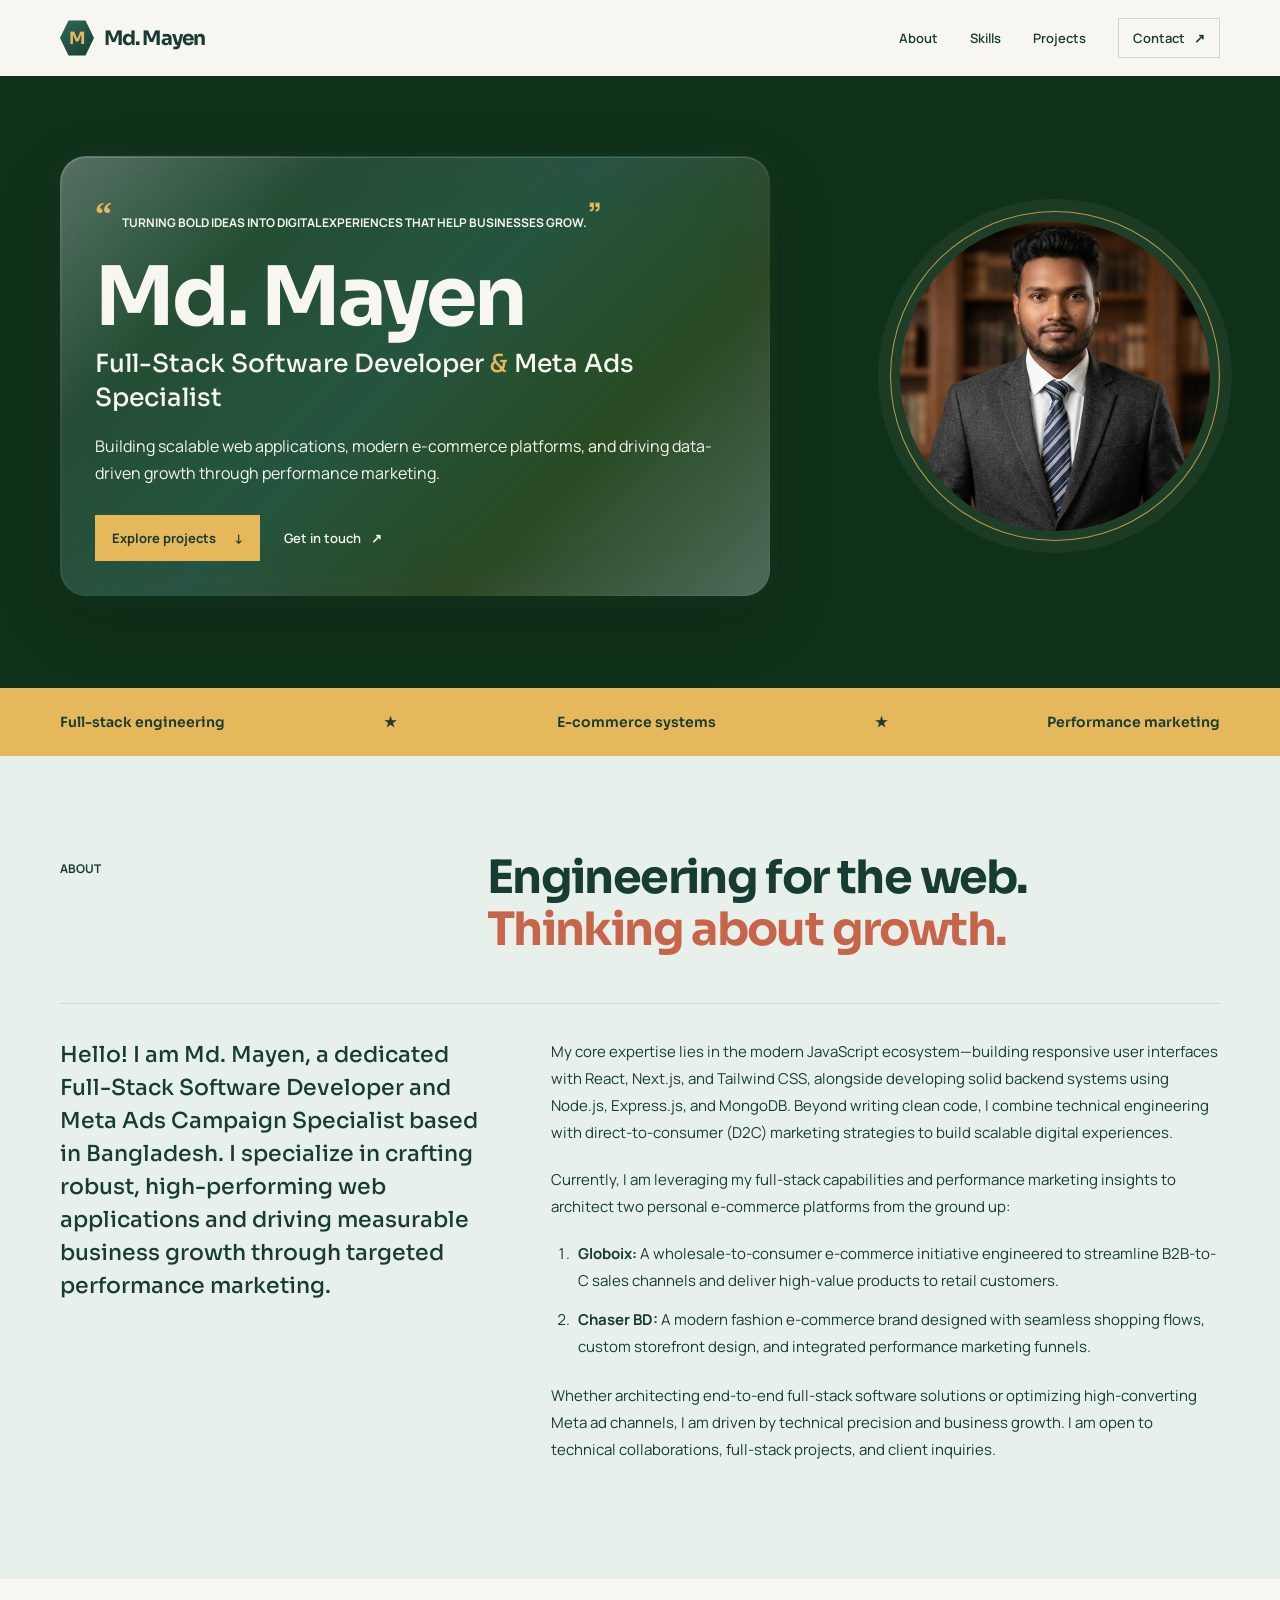
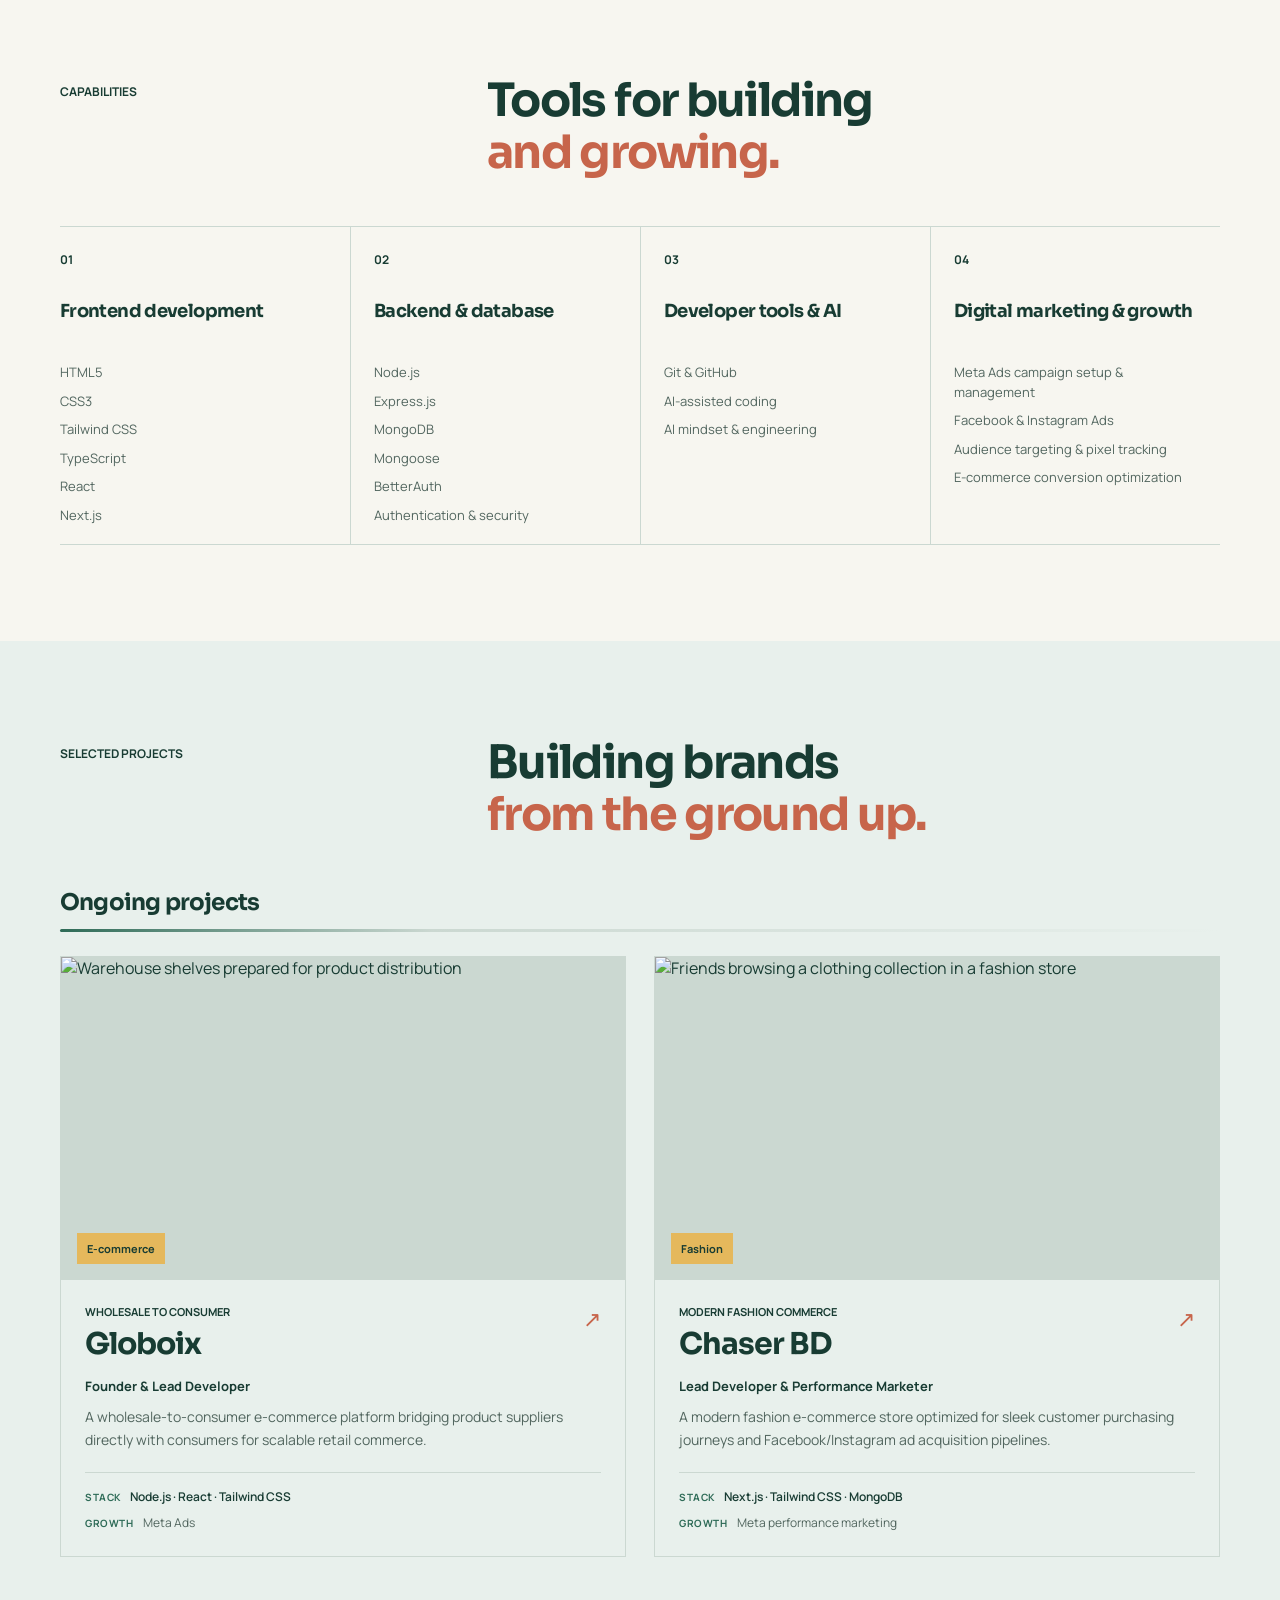
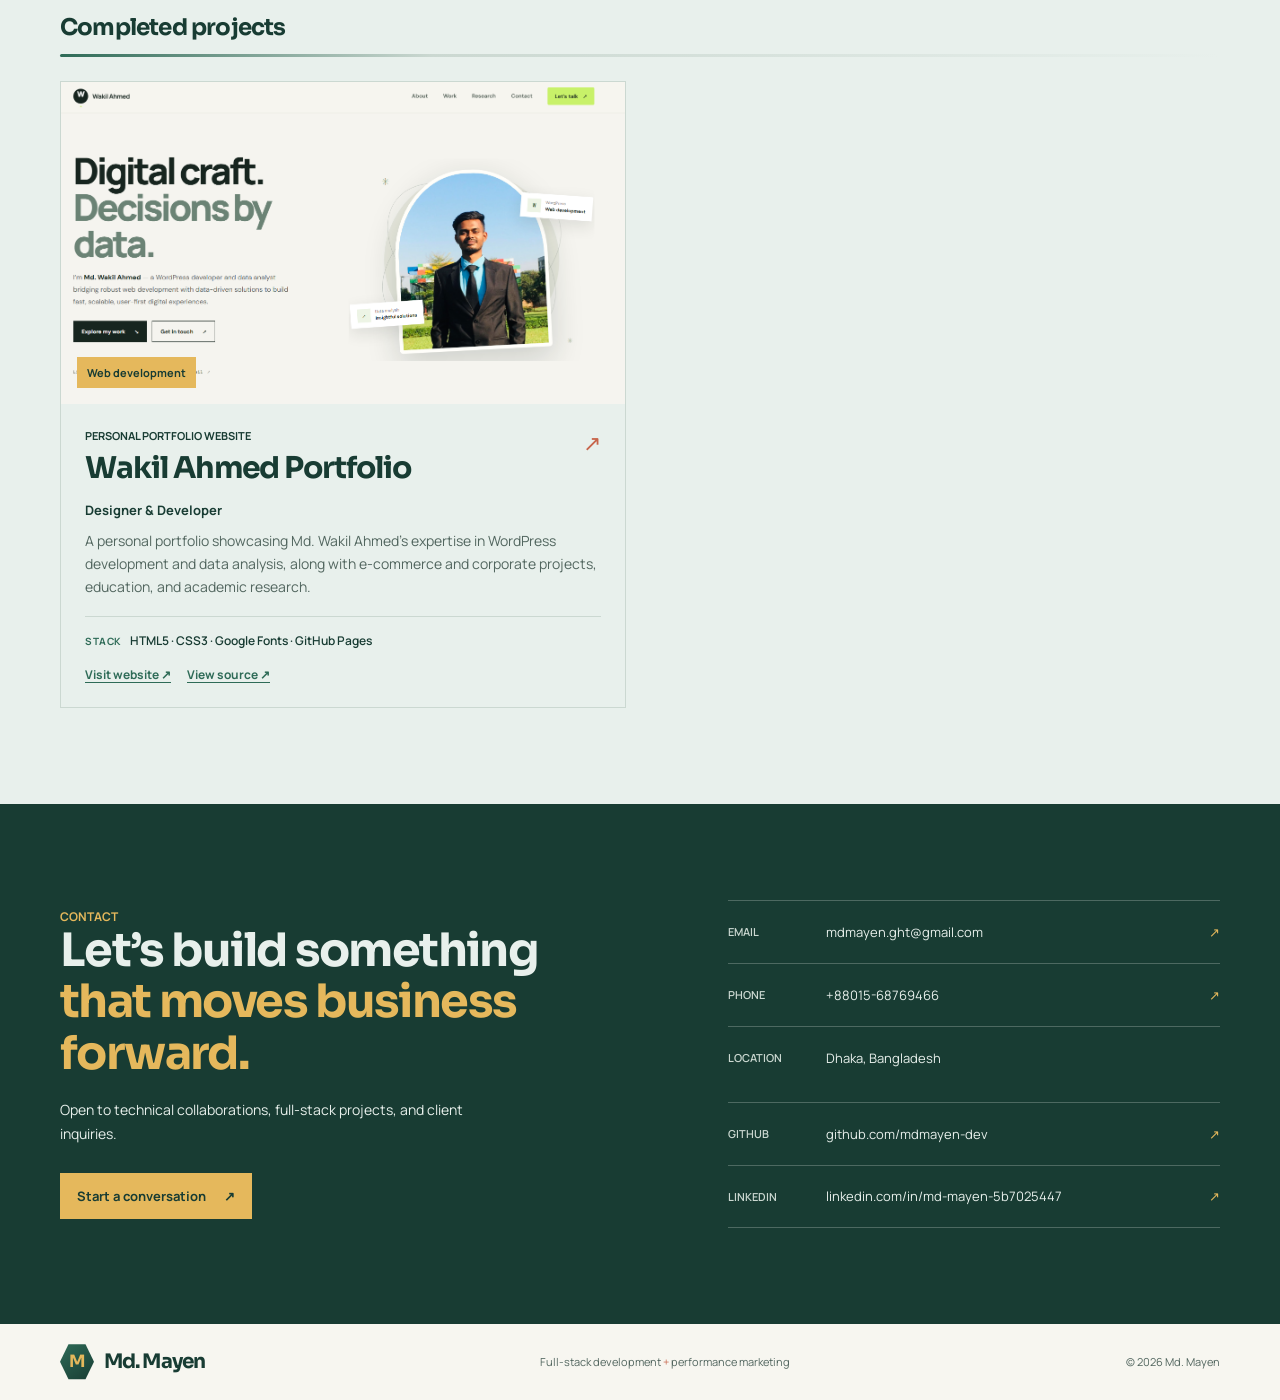
==== index.html @ 72e97b24 "Serve portfolio from GitHub Pages root Add the site entry page so the project showcase is visible at" ====
<!doctype html>
<html lang="en">
  <head>
    <meta charset="UTF-8" />
    <meta name="viewport" content="width=device-width, initial-scale=1.0" />
    <meta
      name="description"
      content="Md. Mayen is a full-stack software developer and Meta Ads specialist building e-commerce experiences and driving digital growth."
    />
    <meta name="theme-color" content="#183c33" />
    <title>Md. Mayen | Full-Stack Developer &amp; Meta Ads Specialist</title>
    <link rel="preconnect" href="https://fonts.googleapis.com" />
    <link rel="preconnect" href="https://fonts.gstatic.com" crossorigin />
    <link
      href="https://fonts.googleapis.com/css2?family=Manrope:wght@400;500;600;700&family=Sora:wght@400;500;600;700&display=swap"
      rel="stylesheet"
    />
    <link rel="stylesheet" href="style.css" />
  </head>
  <body>
    <header class="site-header">
      <a class="wordmark" href="#home" aria-label="Md. Mayen, home">
        <span class="logo-hex" aria-hidden="true">M</span>
        <span>Md. Mayen</span>
      </a>
      <nav aria-label="Main navigation">
        <a href="#about">About</a>
        <a href="#skills">Skills</a>
        <a href="#work">Projects</a>
        <a class="nav-contact" href="#contact"
          >Contact <span aria-hidden="true">↗</span></a
        >
      </nav>
    </header>

    <main>
      <section class="hero" id="home" aria-labelledby="hero-title">
        <div class="hero-inner">
          <div class="hero-copy">
            <p class="eyebrow">
              <span class="quote-mark" aria-hidden="true">“</span>
              <span>
                Turning bold ideas into digital experiences that help businesses
                grow.<span class="quote-close" aria-hidden="true">”</span>
              </span>
            </p>
            <h1 id="hero-title">Md. Mayen</h1>
            <p class="hero-role">
              Full-Stack Software Developer <span>&amp;</span> Meta Ads
              Specialist
            </p>
            <p class="hero-description">
              Building scalable web applications, modern e-commerce platforms,
              and driving data-driven growth through performance marketing.
            </p>
            <div class="hero-actions">
              <a class="button button-lime" href="#work"
                >Explore projects <span aria-hidden="true">↓</span></a
              >
              <a class="hero-text-link" href="#contact"
                >Get in touch <span aria-hidden="true">↗</span></a
              >
            </div>
          </div>
          <div class="hero-portrait">
            <img src="profile.jpeg" alt="Md. Mayen" />
          </div>
        </div>
      </section>

      <div class="focus-strip" aria-label="Areas of focus">
        <div class="focus-inner">
          <span>Full-stack engineering</span>
          <span class="focus-star" aria-hidden="true">★</span>
          <span>E-commerce systems</span>
          <span class="focus-star" aria-hidden="true">★</span>
          <span>Performance marketing</span>
        </div>
      </div>

      <section class="about section" id="about" aria-labelledby="about-title">
        <div class="section-inner">
          <div class="section-heading">
            <p class="section-index">About</p>
            <h2 id="about-title">
              Engineering for the web.<br /><span>Thinking about growth.</span>
            </h2>
          </div>
          <div class="about-layout">
            <p class="about-lead">
              Hello! I am Md. Mayen, a dedicated Full-Stack Software Developer
              and Meta Ads Campaign Specialist based in Bangladesh. I specialize
              in crafting robust, high-performing web applications and driving
              measurable business growth through targeted performance marketing.
            </p>
            <div class="about-copy">
              <p>
                My core expertise lies in the modern JavaScript
                ecosystem—building responsive user interfaces with React,
                Next.js, and Tailwind CSS, alongside developing solid backend
                systems using Node.js, Express.js, and MongoDB. Beyond writing
                clean code, I combine technical engineering with
                direct-to-consumer (D2C) marketing strategies to build scalable
                digital experiences.
              </p>
              <p>
                Currently, I am leveraging my full-stack capabilities and
                performance marketing insights to architect two personal
                e-commerce platforms from the ground up:
              </p>
              <ol class="about-brands">
                <li>
                  <strong>Globoix:</strong> A wholesale-to-consumer e-commerce
                  initiative engineered to streamline B2B-to-C sales channels
                  and deliver high-value products to retail customers.
                </li>
                <li>
                  <strong>Chaser BD:</strong> A modern fashion e-commerce brand
                  designed with seamless shopping flows, custom storefront
                  design, and integrated performance marketing funnels.
                </li>
              </ol>
              <p>
                Whether architecting end-to-end full-stack software solutions or
                optimizing high-converting Meta ad channels, I am driven by
                technical precision and business growth. I am open to technical
                collaborations, full-stack projects, and client inquiries.
              </p>
            </div>
          </div>
        </div>
      </section>

      <section
        class="skills section"
        id="skills"
        aria-labelledby="skills-title"
      >
        <div class="section-inner">
          <div class="section-heading skills-heading">
            <p class="section-index">Capabilities</p>
            <h2 id="skills-title">
              Tools for building<br /><span>and growing.</span>
            </h2>
          </div>
          <div class="skill-grid">
            <article class="skill-group">
              <p class="skill-number">01</p>
              <h3>Frontend development</h3>
              <ul>
                <li>HTML5</li>
                <li>CSS3</li>
                <li>Tailwind CSS</li>
                <li>TypeScript</li>
                <li>React</li>
                <li>Next.js</li>
              </ul>
            </article>
            <article class="skill-group">
              <p class="skill-number">02</p>
              <h3>Backend &amp; database</h3>
              <ul>
                <li>Node.js</li>
                <li>Express.js</li>
                <li>MongoDB</li>
                <li>Mongoose</li>
                <li>BetterAuth</li>
                <li>Authentication &amp; security</li>
              </ul>
            </article>
            <article class="skill-group">
              <p class="skill-number">03</p>
              <h3>Developer tools &amp; AI</h3>
              <ul>
                <li>Git &amp; GitHub</li>
                <li>AI-assisted coding</li>
                <li>AI mindset &amp; engineering</li>
              </ul>
            </article>
            <article class="skill-group">
              <p class="skill-number">04</p>
              <h3>Digital marketing &amp; growth</h3>
              <ul>
                <li>Meta Ads campaign setup &amp; management</li>
                <li>Facebook &amp; Instagram Ads</li>
                <li>Audience targeting &amp; pixel tracking</li>
                <li>E-commerce conversion optimization</li>
              </ul>
            </article>
          </div>
        </div>
      </section>

      <section
        class="projects section"
        id="work"
        aria-labelledby="projects-title"
      >
        <div class="section-inner">
          <div class="section-heading projects-heading">
            <p class="section-index">Selected projects</p>
            <h2 id="projects-title">
              Building brands<br /><span>from the ground up.</span>
            </h2>
          </div>
          <section
            class="project-group"
            aria-labelledby="ongoing-projects-title"
          >
            <h3 class="project-group-title" id="ongoing-projects-title">
              Ongoing projects
            </h3>
            <hr />
            <div class="project-grid">
              <article class="project-card">
                <div class="project-image project-image-globoix">
                  <img
                    src="https://images.unsplash.com/photo-1586528116311-ad8dd3c8310d?auto=format&fit=crop&w=1400&q=85"
                    alt="Warehouse shelves prepared for product distribution"
                    loading="lazy"
                  />
                  <span class="project-label">E-commerce</span>
                </div>
                <div class="project-body">
                  <div class="project-title-row">
                    <div>
                      <p class="project-category">Wholesale to consumer</p>
                      <h3>Globoix</h3>
                    </div>
                    <span class="project-arrow" aria-hidden="true">↗</span>
                  </div>
                  <p class="project-role">Founder &amp; Lead Developer</p>
                  <p class="project-description">
                    A wholesale-to-consumer e-commerce platform bridging product
                    suppliers directly with consumers for scalable retail
                    commerce.
                  </p>
                  <p class="project-stack">
                    <span class="project-detail-label">Stack</span>
                    Node.js · React · Tailwind CSS
                  </p>
                  <p class="project-marketing">
                    <span class="project-detail-label">Growth</span> Meta Ads
                  </p>
                </div>
              </article>
              <article class="project-card">
                <div class="project-image project-image-chaser">
                  <img
                    src="https://images.unsplash.com/photo-1483985988355-763728e1935b?auto=format&fit=crop&w=1400&q=85"
                    alt="Friends browsing a clothing collection in a fashion store"
                    loading="lazy"
                  />
                  <span class="project-label">Fashion</span>
                </div>
                <div class="project-body">
                  <div class="project-title-row">
                    <div>
                      <p class="project-category">Modern fashion commerce</p>
                      <h3>Chaser BD</h3>
                    </div>
                    <span class="project-arrow" aria-hidden="true">↗</span>
                  </div>
                  <p class="project-role">
                    Lead Developer &amp; Performance Marketer
                  </p>
                  <p class="project-description">
                    A modern fashion e-commerce store optimized for sleek
                    customer purchasing journeys and Facebook/Instagram ad
                    acquisition pipelines.
                  </p>
                  <p class="project-stack">
                    <span class="project-detail-label">Stack</span>
                    Next.js · Tailwind CSS · MongoDB
                  </p>
                  <p class="project-marketing">
                    <span class="project-detail-label">Growth</span> Meta
                    performance marketing
                  </p>
                </div>
              </article>
            </div>
          </section>
          <section
            class="project-group completed-projects"
            aria-labelledby="completed-projects-title"
          >
            <h3 class="project-group-title" id="completed-projects-title">
              Completed projects
            </h3>
            <hr />
            <div class="project-grid">
              <article class="project-card">
                <div class="project-image project-image-portfolio">
                  <img
                    src="wakil-portfolio-full.png"
                    alt="Full hero section of Md. Wakil Ahmed’s portfolio, showing the navigation, introduction, profile photo, and social links"
                    loading="lazy"
                  />
                  <span class="project-label">Web development</span>
                </div>
                <div class="project-body">
                  <div class="project-title-row">
                    <div>
                      <p class="project-category">Personal portfolio website</p>
                      <h3>Wakil Ahmed Portfolio</h3>
                    </div>
                    <span class="project-arrow" aria-hidden="true">↗</span>
                  </div>
                  <p class="project-role">Designer &amp; Developer</p>
                  <p class="project-description">
                    A personal portfolio showcasing Md. Wakil Ahmed’s expertise
                    in WordPress development and data analysis, along with
                    e-commerce and corporate projects, education, and academic
                    research.
                  </p>
                  <p class="project-stack">
                    <span class="project-detail-label">Stack</span>
                    HTML5 · CSS3 · Google Fonts · GitHub Pages
                  </p>
                  <div class="project-links">
                    <a
                      href="https://syntax-ghost0.github.io/Wakil_Ahmed.protfolio"
                      target="_blank"
                      rel="noreferrer"
                    >Visit website <span aria-hidden="true">↗</span></a>
                    <a
                      href="https://github.com/syntax-ghost0/Wakil_Ahmed.protfolio"
                      target="_blank"
                      rel="noreferrer"
                    >View source <span aria-hidden="true">↗</span></a>
                  </div>
                </div>
              </article>
            </div>
          </section>
        </div>
      </section>

      <section
        class="contact section"
        id="contact"
        aria-labelledby="contact-title"
      >
        <div class="section-inner contact-inner">
          <div class="contact-intro">
            <p class="section-index">Contact</p>
            <h2 id="contact-title">
              Let’s build something<br /><span
                >that moves business forward.</span
              >
            </h2>
            <p>
              Open to technical collaborations, full-stack projects, and client
              inquiries.
            </p>
            <a class="button button-lime" href="mailto:contact@mdmayen.com"
              >Start a conversation <span aria-hidden="true">↗</span></a
            >
          </div>
          <address class="contact-details">
            <a class="contact-item" href="mailto:contact@mdmayen.com">
              <span class="contact-label">Email</span>
              <span>mdmayen.ght@gmail.com</span>
              <span class="contact-arrow" aria-hidden="true">↗</span>
            </a>
            <a class="contact-item" href="tel:+8801700000000">
              <span class="contact-label">Phone</span>
              <span>+88015-68769466</span>
              <span class="contact-arrow" aria-hidden="true">↗</span>
            </a>
            <p class="contact-item contact-location">
              <span class="contact-label">Location</span>
              <span>Dhaka, Bangladesh</span>
            </p>
            <a
              class="contact-item"
              href="https://github.com/AlgoForgeMS"
              target="_blank"
              rel="noreferrer"
            >
              <span class="contact-label">GitHub</span>
              <span>github.com/mdmayen-dev</span>
              <span class="contact-arrow" aria-hidden="true">↗</span>
            </a>
            <a
              class="contact-item"
              href="https://linkedin.com/in/mdmayen-dev"
              target="_blank"
              rel="noreferrer"
            >
              <span class="contact-label">LinkedIn</span>
              <span>linkedin.com/in/md-mayen-5b7025447</span>
              <span class="contact-arrow" aria-hidden="true">↗</span>
            </a>
          </address>
        </div>
      </section>
    </main>

    <footer class="site-footer">
      <a class="wordmark" href="#home" aria-label="Md. Mayen, back to top"
        ><span class="logo-hex" aria-hidden="true">M</span>
        <span>Md. Mayen</span></a
      >
      <p>Full-stack development <span>+</span> performance marketing</p>
      <p>© 2026 Md. Mayen</p>
    </footer>
  </body>
</html>
---- style.css ----
:root {
  color-scheme: light;
  --paper: #f7f6f0;
  --pale: #e8f0ec;
  --ink: #183c33;
  --muted: #52665f;
  --green: #183c33;
  --green-light: #2e6b57;
  --gold: #e5b85c;
  --red: #c7654b;
  --line: #cbd8d1;
  font-family: "Manrope", "Trebuchet MS", sans-serif;
  color: var(--ink);
  background: var(--paper);
  scroll-behavior: smooth;
}

* {
  box-sizing: border-box;
}

body {
  min-width: 320px;
  margin: 0;
}

a {
  color: inherit;
  text-decoration: none;
}

a:focus-visible {
  outline: 3px solid var(--red);
  outline-offset: 4px;
}

h1,
h2,
h3,
p {
  margin-top: 0;
}

h1,
h2,
h3 {
  font-family: "Sora", "Trebuchet MS", sans-serif;
  letter-spacing: -0.035em;
}

.site-header {
  height: 76px;
  padding: 0 max(24px, calc((100vw - 1160px) / 2));
  display: flex;
  align-items: center;
  justify-content: space-between;
  background: var(--paper);
}

.wordmark {
  display: inline-flex;
  align-items: center;
  gap: 10px;
  font-family: "Sora", sans-serif;
  font-size: 20px;
  font-weight: 700;
  letter-spacing: -0.045em;
  white-space: nowrap;
}

.logo-hex {
  width: 34px;
  height: 38px;
  display: inline-grid;
  flex: 0 0 auto;
  place-items: center;
  clip-path: polygon(25% 4%, 75% 4%, 100% 50%, 75% 96%, 25% 96%, 0 50%);
  background: linear-gradient(145deg, #2e6b57, var(--ink));
  color: var(--gold);
  font-size: 17px;
  letter-spacing: 0;
  filter: drop-shadow(0 3px 5px rgb(24 60 51 / 18%));
}

.site-header nav {
  display: flex;
  align-items: center;
  gap: 32px;
  color: var(--ink);
  font-size: 13px;
  font-weight: 600;
}

.site-header nav a:not(.nav-contact):hover,
.site-footer a:hover {
  color: var(--red);
}

.nav-contact {
  display: inline-flex;
  align-items: center;
  gap: 9px;
  padding: 10px 14px;
  border: 1px solid var(--line);
  color: var(--ink);
}

.nav-contact:hover {
  border-color: var(--ink);
}

.hero {
  position: relative;
  min-height: 590px;
  display: flex;
  align-items: center;
  overflow: hidden;
  color: var(--paper);
  background-color: var(--ink);
  background-image: url("https://images.unsplash.com/photo-1498050108023-c5249f4df085?auto=format&fit=crop&w=2200&q=90");
  background-position: center 54%;
  background-size: cover;
}

.hero::before {
  position: absolute;
  inset: 0;
  background-color: rgba(10, 41, 10, 0.637);
  content: "";
}

.hero-inner {
  position: relative;
  width: min(1160px, calc(100% - 48px));
  min-height: 590px;
  margin: 0 auto;
  padding: 80px 0 92px;
  display: grid;
  grid-template-columns: minmax(0, 1fr) 330px;
  gap: 64px;
  align-items: center;
}

.hero-copy {
  width: min(710px, 100%);
  margin: 0;
  padding: 34px;
  border: 1px solid transparent;
  border-radius: 26px;
  background:
    linear-gradient(
        135deg,
        rgb(36 55 72 / 22%),
        rgb(36 55 72 / 12%) 42%,
        rgb(36 55 72 / 18%)
      )
      padding-box,
    linear-gradient(
        135deg,
        rgb(255 255 255 / 38%),
        rgb(255 255 255 / 14%) 24%,
        rgb(188 229 255 / 20%) 48%,
        rgb(229 184 92 / 18%) 72%,
        rgb(255 255 255 / 32%)
      )
      border-box;
  box-shadow:
    inset 0 1px 0 rgb(255 255 255 / 16%),
    inset 1px 0 0 rgb(255 255 255 / 7%),
    0 0 24px rgb(195 226 255 / 4%),
    0 24px 70px rgb(0 0 0 / 12%);
  -webkit-backdrop-filter: blur(26px) saturate(175%);
  backdrop-filter: blur(26px) saturate(175%);
  animation: rise-in 650ms ease-out both;
}

.hero-portrait {
  width: 330px;
  height: 330px;
  padding: 9px;
  border: 1px solid rgb(229 184 92 / 75%);
  border-radius: 50%;
  background: rgb(247 246 240 / 7%);
  box-shadow: 0 0 0 12px rgb(247 246 240 / 5%);
}

.hero-portrait img {
  display: block;
  width: 100%;
  height: 100%;
  border-radius: 50%;
  object-fit: cover;
  object-position: center 22%;
}

.eyebrow,
.section-index {
  margin-bottom: 20px;
  font-size: 12px;
  font-weight: 700;
  text-transform: uppercase;
}

.hero .eyebrow {
  display: flex;
  align-items: center;
  gap: 10px;
  color: var(--paper);
}

.quote-mark {
  font-family: Georgia, serif;
  font-size: 34px;
  line-height: 0.7;
  color: var(--gold);
}

.quote-close {
  color: var(--gold);
  font-size: 34px;
}

.hero h1 {
  margin-bottom: 10px;
  font-size: 82px;
  line-height: 0.98;
}

.hero-role {
  max-width: 720px;
  margin-bottom: 18px;
  color: var(--paper);
  font-family: "Sora", sans-serif;
  font-size: 25px;
  font-weight: 500;
  line-height: 1.35;
}

.hero-role span {
  color: var(--gold);
}

.hero-description {
  max-width: 620px;
  margin-bottom: 28px;
  color: var(--paper);
  font-size: 16px;
  line-height: 1.7;
}

.hero-actions {
  display: flex;
  flex-wrap: wrap;
  align-items: center;
  gap: 24px;
}

.button {
  min-height: 46px;
  padding: 0 17px;
  display: inline-flex;
  align-items: center;
  justify-content: center;
  gap: 18px;
  font-size: 13px;
  font-weight: 700;
}

.button-lime {
  background: var(--gold);
  color: var(--ink);
}

.button-lime:hover {
  filter: brightness(1.06);
}

.hero-text-link {
  display: inline-flex;
  align-items: center;
  gap: 10px;
  color: var(--paper);
  font-size: 13px;
  font-weight: 600;
}

.focus-strip {
  background: var(--gold);
  color: var(--ink);
}

.focus-inner {
  width: min(1160px, calc(100% - 48px));
  min-height: 68px;
  margin: 0 auto;
  display: flex;
  align-items: center;
  justify-content: space-between;
  gap: 20px;
  font-family: "Sora", sans-serif;
  font-size: 14px;
  font-weight: 600;
}

.focus-star {
  color: var(--ink);
  font-size: 14px;
}

.section {
  padding: 96px 0;
}

.section-inner {
  width: min(1160px, calc(100% - 48px));
  margin: 0 auto;
}

.section-heading {
  display: grid;
  grid-template-columns: 0.7fr 1.3fr;
  align-items: start;
  gap: 32px;
  margin-bottom: 48px;
}

.section-index {
  margin: 8px 0 0;
  color: var(--ink);
}

.section-heading h2,
.contact-intro h2 {
  margin: 0;
  font-size: 46px;
  line-height: 1.12;
}

.section-heading h2 span {
  color: var(--red);
}

.about {
  background: var(--pale);
}

.about-layout {
  display: grid;
  grid-template-columns: 0.78fr 1.22fr;
  gap: 64px;
  padding-top: 34px;
  border-top: 1px solid var(--line);
}

.about-lead {
  margin: 0;
  color: var(--ink);
  font-family: "Sora", sans-serif;
  font-size: 22px;
  font-weight: 500;
  line-height: 1.5;
}

.about-copy {
  color: var(--ink);
  font-size: 15px;
  line-height: 1.8;
}

.about-copy p {
  margin-bottom: 20px;
}

.about-brands {
  margin: 0 0 22px;
  padding-left: 22px;
}

.about-brands li {
  margin-bottom: 12px;
  padding-left: 5px;
}

.about-brands strong {
  color: var(--ink);
}

.skills {
  background: var(--paper);
}

.skill-grid {
  display: grid;
  grid-template-columns: repeat(4, minmax(0, 1fr));
  border-top: 1px solid var(--line);
}

.skill-group {
  min-height: 265px;
  padding: 24px 23px 10px 0;
  border-bottom: 1px solid var(--line);
}

.skill-group + .skill-group {
  padding-left: 23px;
  border-left: 1px solid var(--line);
}

.skill-number {
  margin-bottom: 32px;
  color: var(--ink);
  font-size: 12px;
  font-weight: 700;
}

.skill-group h3 {
  min-height: 46px;
  margin-bottom: 17px;
  font-size: 18px;
  line-height: 1.3;
}

.skill-group ul {
  margin: 0;
  padding: 0;
  list-style: none;
}

.skill-group li {
  margin-bottom: 9px;
  color: var(--muted);
  font-size: 13px;
  line-height: 1.5;
}

.projects {
  background: var(--pale);
}

.project-group + .project-group {
  margin-top: 56px;
}

.project-group-title {
  margin: 0 0 12px;
  font-size: 23px;
}

.project-group hr {
  height: 3px;
  margin: 0 0 24px;
  border: 0;
  border-radius: 999px;
  background: linear-gradient(
    90deg,
    var(--green-light),
    var(--line) 32%,
    transparent 100%
  );
}

.project-grid {
  display: grid;
  grid-template-columns: repeat(2, minmax(0, 1fr));
  gap: 28px;
}

.project-empty {
  margin: 0;
  padding: 24px;
  border: 1px dashed var(--line);
  color: var(--muted);
  font-size: 14px;
  line-height: 1.6;
}

.project-card {
  overflow: hidden;
  border: 1px solid var(--line);
  background: var(--pale);
}

.project-image {
  position: relative;
  aspect-ratio: 1.75;
  overflow: hidden;
  background: var(--line);
}

.project-image-portfolio {
  background: linear-gradient(135deg, var(--ink), var(--green-light));
}

.project-image img {
  width: 100%;
  height: 100%;
  display: block;
  object-fit: cover;
  transition: transform 450ms ease;
}

.project-card:hover .project-image img {
  transform: scale(1.035);
}

.project-label {
  position: absolute;
  left: 16px;
  bottom: 16px;
  padding: 8px 10px;
  background: var(--gold);
  color: var(--ink);
  font-size: 11px;
  font-weight: 700;
}

.project-body {
  padding: 24px;
}

.project-title-row {
  display: flex;
  align-items: start;
  justify-content: space-between;
  gap: 20px;
}

.project-category {
  margin-bottom: 6px;
  color: var(--ink);
  font-size: 11px;
  font-weight: 700;
  text-transform: uppercase;
}

.project-title-row h3 {
  margin-bottom: 0;
  font-size: 30px;
}

.project-arrow {
  color: var(--red);
  font-size: 22px;
}

.project-role {
  margin: 14px 0 10px;
  font-size: 13px;
  font-weight: 700;
}

.project-description {
  min-height: 50px;
  margin-bottom: 17px;
  color: var(--muted);
  font-size: 14px;
  line-height: 1.65;
}

.project-stack {
  margin: 0;
  padding-top: 14px;
  border-top: 1px solid var(--line);
  color: var(--ink);
  font-size: 12px;
  font-weight: 600;
  line-height: 1.6;
}

.project-marketing {
  margin: 7px 0 0;
  color: var(--muted);
  font-size: 12px;
  line-height: 1.6;
}

.project-links {
  display: flex;
  flex-wrap: wrap;
  gap: 16px;
  margin-top: 16px;
}

.project-links a {
  color: var(--green-light);
  font-size: 12px;
  font-weight: 700;
  text-decoration: underline;
  text-underline-offset: 3px;
}

.project-detail-label {
  margin-right: 7px;
  color: var(--green-light);
  font-size: 10px;
  font-weight: 700;
  letter-spacing: 0.06em;
  text-transform: uppercase;
}

.contact {
  background: var(--ink);
  color: var(--pale);
}

.contact-inner {
  display: grid;
  grid-template-columns: 1fr 0.85fr;
  gap: 90px;
}

.contact .section-index {
  color: var(--gold);
}

.contact-intro h2 {
  margin-bottom: 19px;
}

.contact-intro h2 span {
  color: var(--gold);
}

.contact-intro > p:not(.section-index) {
  max-width: 430px;
  margin-bottom: 27px;
  color: var(--pale);
  font-size: 14px;
  line-height: 1.7;
}

.contact-details {
  align-self: end;
  font-style: normal;
}

.contact-item {
  min-height: 63px;
  display: grid;
  grid-template-columns: 86px 1fr auto;
  align-items: center;
  gap: 12px;
  border-top: 1px solid rgb(247 246 240 / 24%);
  color: var(--pale);
  font-size: 13px;
}

.contact-item:last-child {
  border-bottom: 1px solid rgb(247 246 240 / 24%);
}

.contact-label {
  color: var(--line);
  font-size: 11px;
  font-weight: 600;
  text-transform: uppercase;
}

.contact-arrow {
  color: var(--gold);
}

a.contact-item:hover > span:nth-child(2) {
  color: var(--gold);
}

.site-footer {
  min-height: 76px;
  padding: 16px max(24px, calc((100vw - 1160px) / 2));
  display: flex;
  align-items: center;
  justify-content: space-between;
  gap: 20px;
  background: var(--paper);
  color: var(--muted);
  font-size: 11px;
}

.site-footer .wordmark {
  flex: 0 0 auto;
  color: var(--ink);
}

.site-footer p {
  margin: 0;
}

.site-footer p span {
  color: var(--red);
}

@keyframes rise-in {
  from {
    opacity: 0;
    transform: translateY(14px);
  }
  to {
    opacity: 1;
    transform: translateY(0);
  }
}

@media (max-width: 900px) {
  .hero-inner {
    grid-template-columns: minmax(0, 1fr) 260px;
    gap: 40px;
  }

  .hero-portrait {
    width: 260px;
    height: 260px;
  }

  .section {
    padding: 76px 0;
  }

  .section-heading {
    grid-template-columns: 0.55fr 1.45fr;
    gap: 20px;
  }

  .section-heading h2,
  .contact-intro h2 {
    font-size: 40px;
  }

  .about-layout {
    grid-template-columns: 1fr 1.4fr;
    gap: 36px;
  }

  .skill-grid {
    grid-template-columns: repeat(2, minmax(0, 1fr));
  }

  .skill-group:nth-child(3) {
    padding-left: 0;
    border-left: 0;
  }

  .contact-inner {
    gap: 48px;
  }
}

@media (max-width: 640px) {
  .site-header {
    height: 68px;
    padding: 0 20px;
  }

  .site-header nav {
    gap: 16px;
    font-size: 12px;
  }

  .site-header nav a:nth-child(1),
  .site-header nav a:nth-child(2) {
    display: none;
  }

  .nav-contact {
    padding: 9px 10px;
  }

  .hero {
    min-height: 580px;
    background-position: 58% center;
  }

  .hero-inner {
    width: calc(100% - 40px);
    min-height: 580px;
    padding: 64px 0 90px;
    grid-template-columns: 1fr;
    gap: 30px;
  }

  .hero-portrait {
    width: min(220px, 70vw);
    height: auto;
    aspect-ratio: 1;
    justify-self: center;
  }

  .hero-copy {
    padding: 20px;
  }

  .hero h1 {
    font-size: clamp(44px, 14vw, 58px);
  }

  .hero-role {
    font-size: 21px;
  }

  .hero-description {
    font-size: 15px;
  }

  .focus-inner {
    width: calc(100% - 36px);
    min-height: 62px;
    justify-content: center;
    flex-wrap: wrap;
    gap: 6px 12px;
    padding: 12px 0;
    font-size: 11px;
  }

  .focus-star {
    font-size: 12px;
  }

  .section {
    padding: 64px 0;
  }

  .section-inner {
    width: calc(100% - 40px);
  }

  .section-heading {
    grid-template-columns: 1fr;
    gap: 14px;
    margin-bottom: 32px;
  }

  .section-heading h2,
  .contact-intro h2 {
    font-size: 36px;
  }

  .section-index {
    margin-top: 0;
  }

  .about-layout {
    grid-template-columns: 1fr;
    gap: 24px;
    padding-top: 26px;
  }

  .about-lead {
    font-size: 20px;
  }

  .about-copy {
    font-size: 14px;
  }

  .skill-grid {
    grid-template-columns: 1fr;
  }

  .skill-group,
  .skill-group + .skill-group {
    min-height: 0;
    padding: 22px 0;
    border-left: 0;
  }

  .skill-number {
    margin-bottom: 16px;
  }

  .skill-group h3 {
    min-height: 0;
  }

  .project-grid {
    grid-template-columns: 1fr;
    gap: 20px;
  }

  .project-body {
    padding: 20px;
  }

  .project-description {
    min-height: 0;
  }

  .contact-inner {
    grid-template-columns: 1fr;
    gap: 44px;
  }

  .contact-item {
    grid-template-columns: 70px 1fr auto;
    gap: 8px;
    font-size: 12px;
  }

  .site-footer {
    min-height: 72px;
    flex-wrap: wrap;
    padding: 16px 20px;
  }

  .site-footer p:nth-child(2) {
    display: none;
  }
}

@media (prefers-reduced-motion: reduce) {
  *,
  *::before,
  *::after {
    scroll-behavior: auto !important;
    animation-duration: 0.01ms !important;
    animation-iteration-count: 1 !important;
    transition-duration: 0.01ms !important;
  }
}
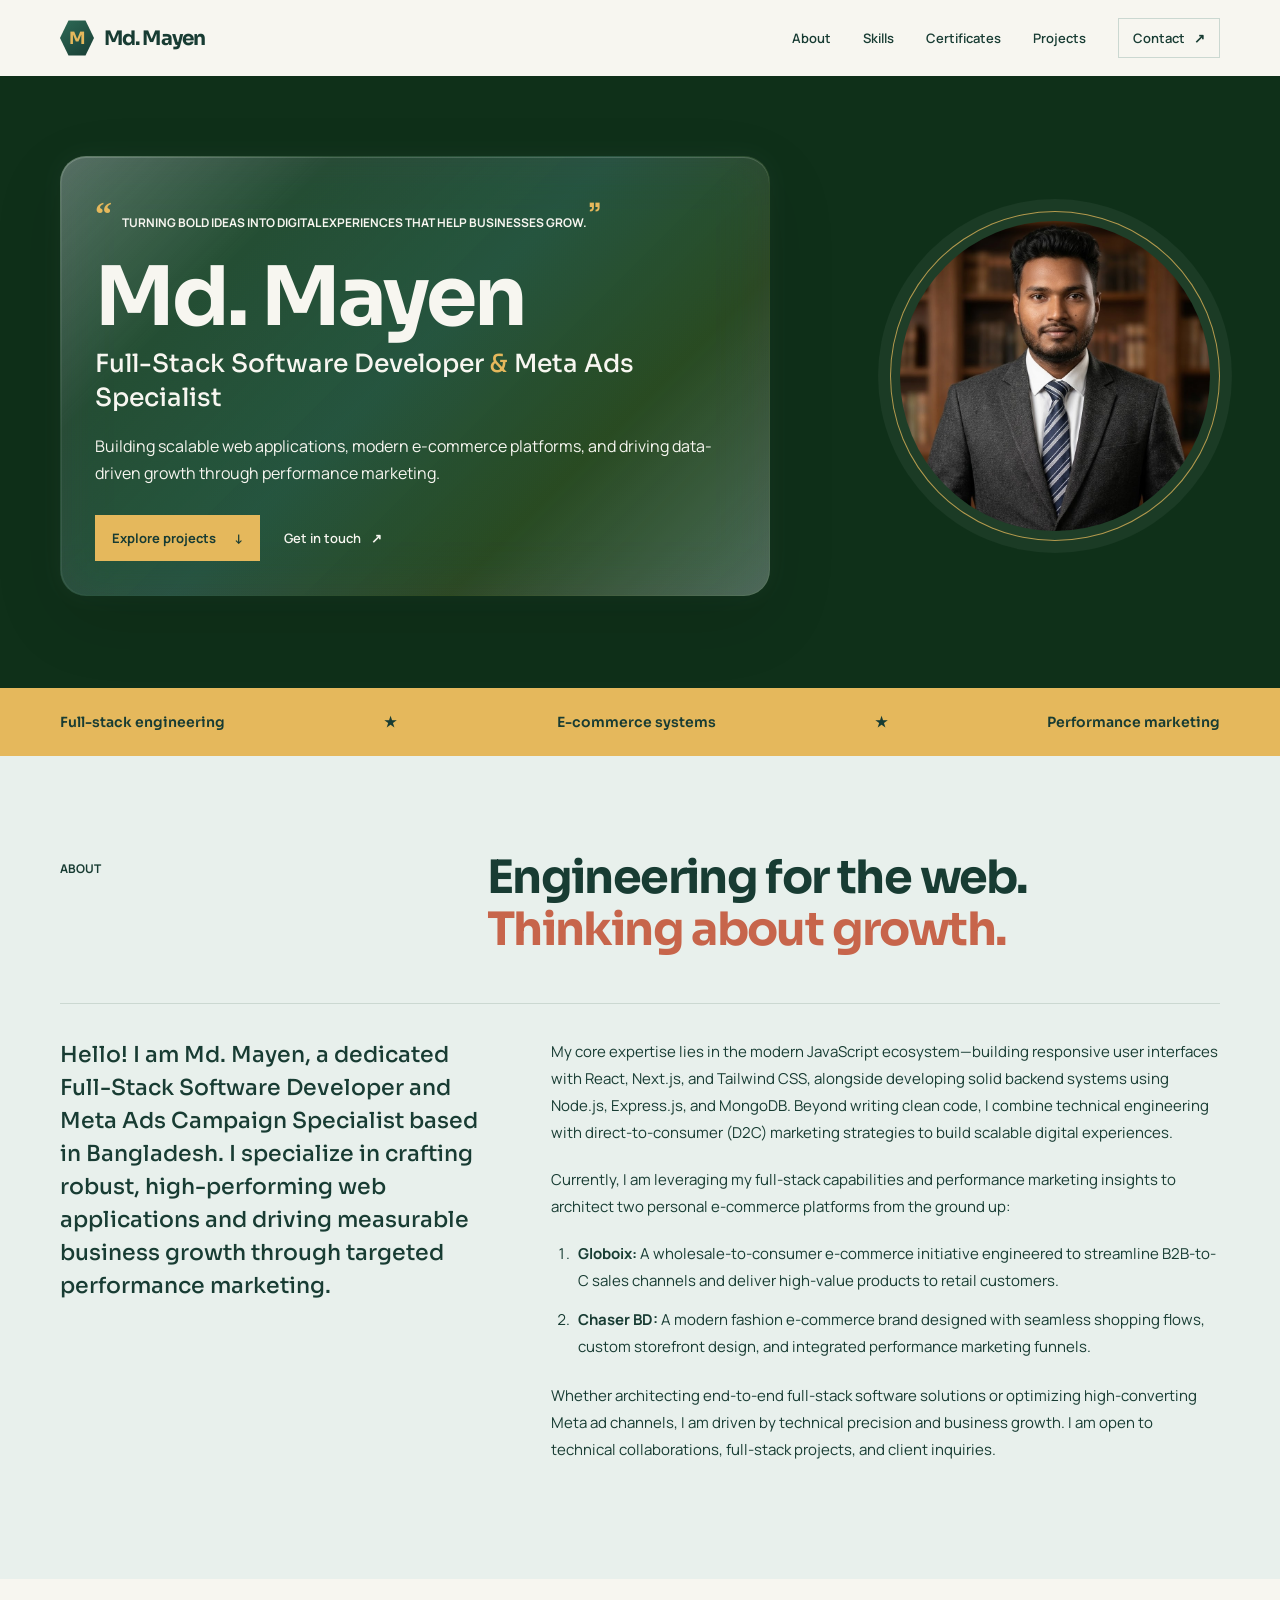
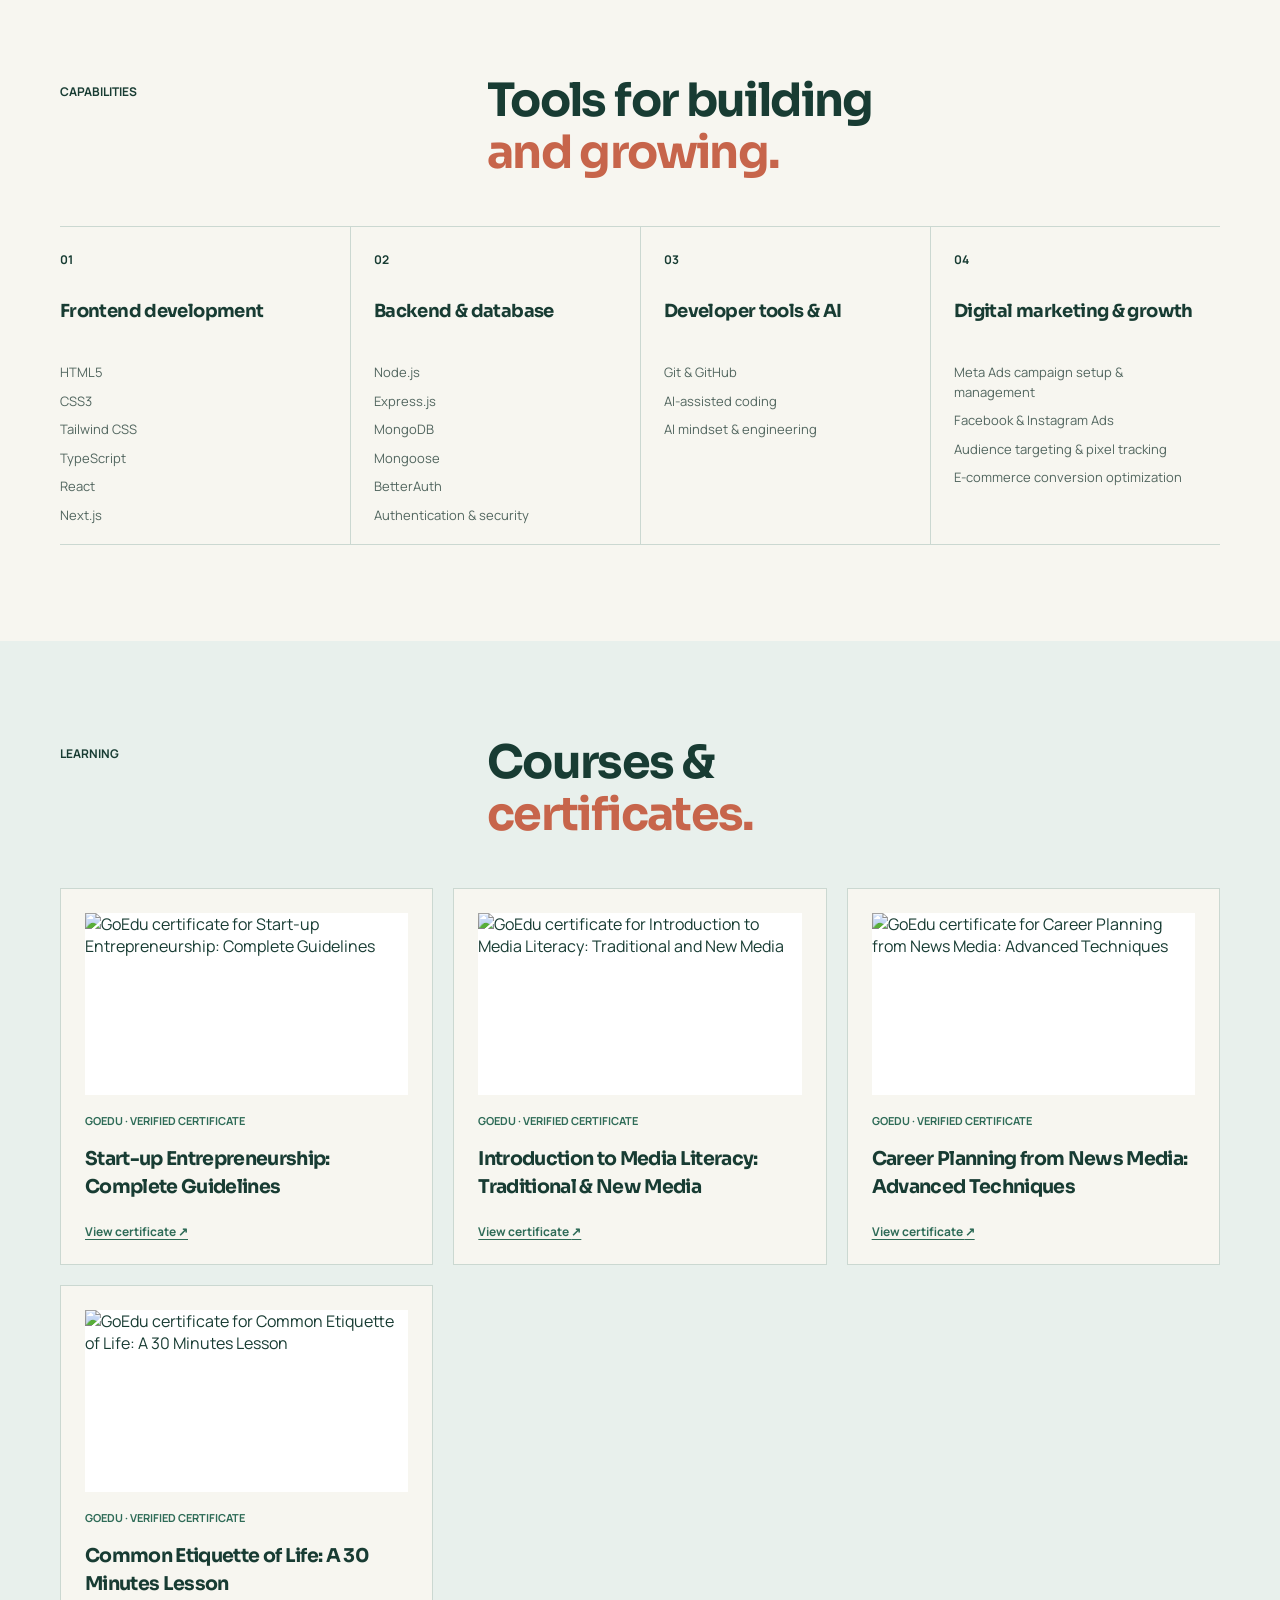
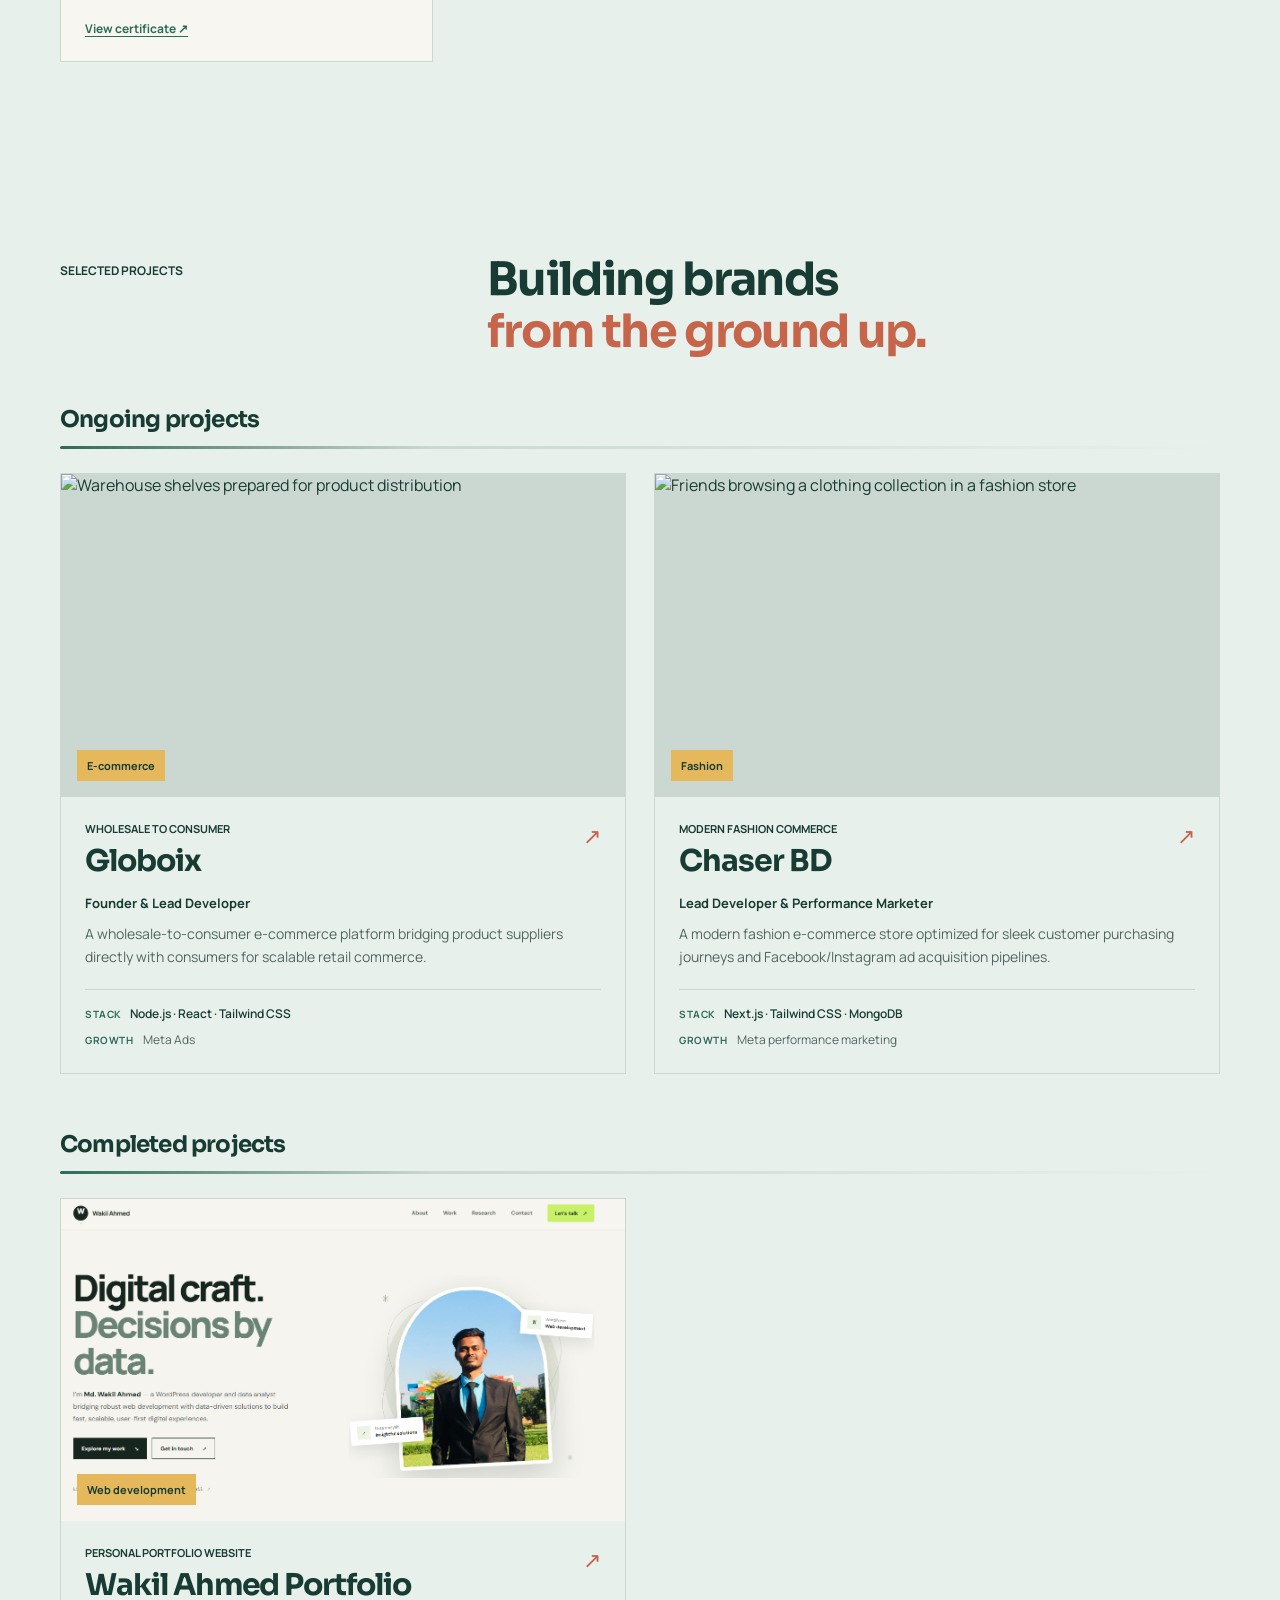
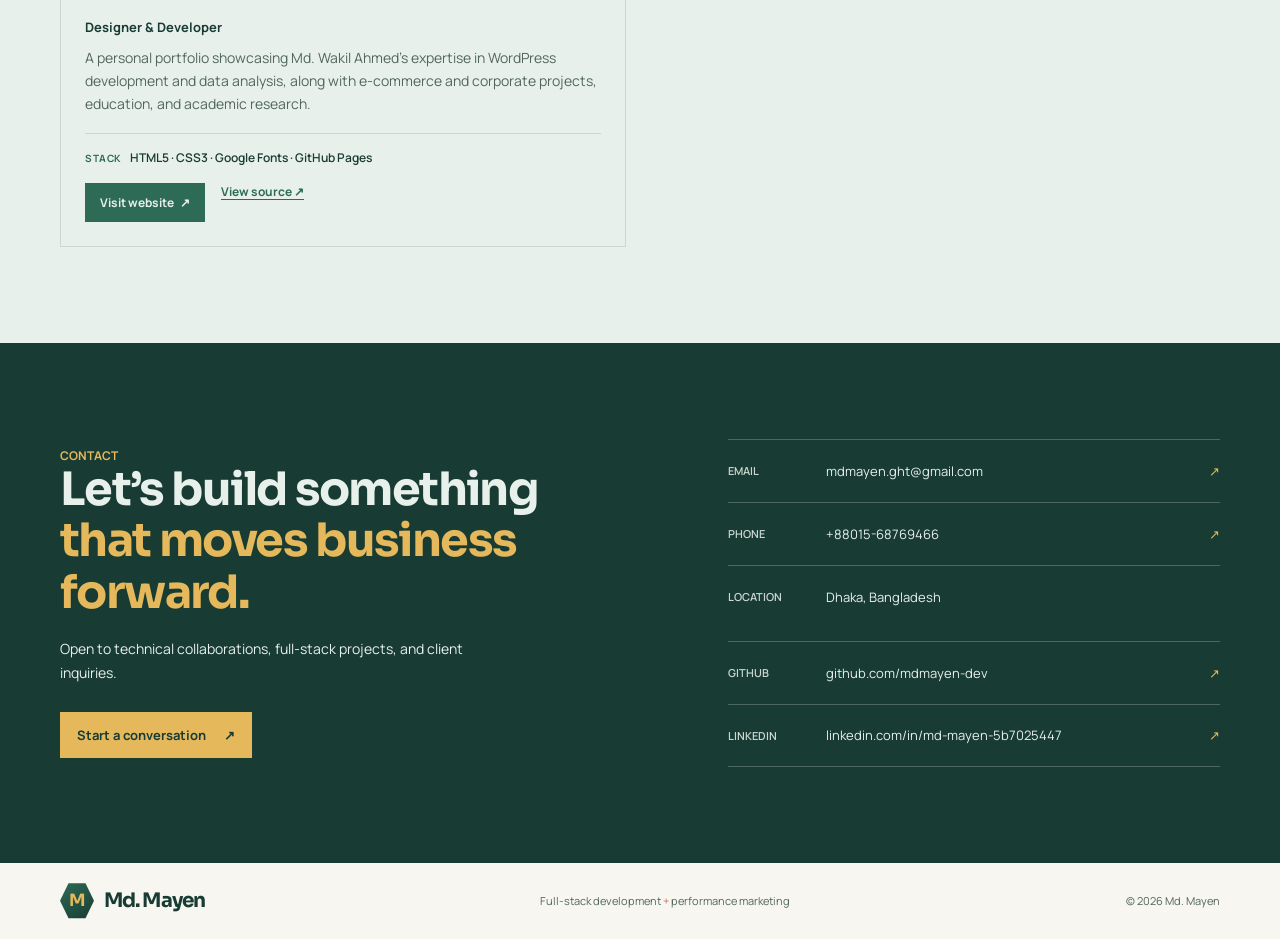
==== commit 81d7d28e: "Make completed project links clickable Co-authored-by: Copilot <223556219+Copilot@users.noreply.gith" ====
--- a/index.html
+++ b/index.html
@@ -26,6 +26,7 @@
       <nav aria-label="Main navigation">
         <a href="#about">About</a>
         <a href="#skills">Skills</a>
+        <a href="#certifications">Certificates</a>
         <a href="#work">Projects</a>
         <a class="nav-contact" href="#contact"
           >Contact <span aria-hidden="true">↗</span></a
@@ -192,6 +193,95 @@
       </section>
 
       <section
+        class="certifications section"
+        id="certifications"
+        aria-labelledby="certifications-title"
+      >
+        <div class="section-inner">
+          <div class="section-heading">
+            <p class="section-index">Learning</p>
+            <h2 id="certifications-title">
+              Courses &amp;<br /><span>certificates.</span>
+            </h2>
+          </div>
+          <div class="certificate-grid">
+            <a
+              class="certificate-card"
+              href="https://goedu.ac/certificate/f57a207a2d9f4892ae349b813ea91600"
+              target="_blank"
+              rel="noreferrer"
+            >
+              <img
+                class="certificate-image"
+                src="https://backendmain.goedu.ac/media/user_certificate/certificate_f57a207a2d9f4892ae349b813ea91600.png"
+                alt="GoEdu certificate for Start-up Entrepreneurship: Complete Guidelines"
+                loading="lazy"
+              />
+              <p class="certificate-provider">GoEdu · Verified certificate</p>
+              <h3>Start-up Entrepreneurship: Complete Guidelines</h3>
+              <span class="certificate-link"
+                >View certificate <span aria-hidden="true">↗</span></span
+              >
+            </a>
+            <a
+              class="certificate-card"
+              href="https://goedu.ac/certificate/b72c5057d05749b296bc071417b9afc8"
+              target="_blank"
+              rel="noreferrer"
+            >
+              <img
+                class="certificate-image"
+                src="https://backendmain.goedu.ac/media/user_certificate/certificate_b72c5057d05749b296bc071417b9afc8.png"
+                alt="GoEdu certificate for Introduction to Media Literacy: Traditional and New Media"
+                loading="lazy"
+              />
+              <p class="certificate-provider">GoEdu · Verified certificate</p>
+              <h3>Introduction to Media Literacy: Traditional &amp; New Media</h3>
+              <span class="certificate-link"
+                >View certificate <span aria-hidden="true">↗</span></span
+              >
+            </a>
+            <a
+              class="certificate-card"
+              href="https://goedu.ac/certificate/bd8bc0c0f3a248d399ca0659bedcedd4"
+              target="_blank"
+              rel="noreferrer"
+            >
+              <img
+                class="certificate-image"
+                src="https://backendmain.goedu.ac/media/user_certificate/certificate_bd8bc0c0f3a248d399ca0659bedcedd4.png"
+                alt="GoEdu certificate for Career Planning from News Media: Advanced Techniques"
+                loading="lazy"
+              />
+              <p class="certificate-provider">GoEdu · Verified certificate</p>
+              <h3>Career Planning from News Media: Advanced Techniques</h3>
+              <span class="certificate-link"
+                >View certificate <span aria-hidden="true">↗</span></span
+              >
+            </a>
+            <a
+              class="certificate-card"
+              href="https://goedu.ac/certificate/bc84e4151b6445a6b6bbfae89145a81d"
+              target="_blank"
+              rel="noreferrer"
+            >
+              <img
+                class="certificate-image"
+                src="https://backendmain.goedu.ac/media/user_certificate/certificate_bc84e4151b6445a6b6bbfae89145a81d.png"
+                alt="GoEdu certificate for Common Etiquette of Life: A 30 Minutes Lesson"
+                loading="lazy"
+              />
+              <p class="certificate-provider">GoEdu · Verified certificate</p>
+              <h3>Common Etiquette of Life: A 30 Minutes Lesson</h3>
+              <span class="certificate-link"
+                >View certificate <span aria-hidden="true">↗</span></span
+              >
+            </a>
+          </div>
+        </div>
+      </section>
+
+      <section
         class="projects section"
         id="work"
         aria-labelledby="projects-title"
@@ -291,19 +381,32 @@
             <hr />
             <div class="project-grid">
               <article class="project-card">
-                <div class="project-image project-image-portfolio">
+                <a
+                  class="project-image project-image-portfolio project-website-link"
+                  href="https://syntax-ghost0.github.io/Wakil_Ahmed.protfolio/"
+                  target="_blank"
+                  rel="noreferrer"
+                  aria-label="Visit Wakil Ahmed Portfolio website"
+                >
                   <img
                     src="wakil-portfolio-full.png"
                     alt="Full hero section of Md. Wakil Ahmed’s portfolio, showing the navigation, introduction, profile photo, and social links"
                     loading="lazy"
                   />
                   <span class="project-label">Web development</span>
-                </div>
+                </a>
                 <div class="project-body">
                   <div class="project-title-row">
                     <div>
                       <p class="project-category">Personal portfolio website</p>
-                      <h3>Wakil Ahmed Portfolio</h3>
+                      <h3>
+                        <a
+                          class="project-website-link"
+                          href="https://syntax-ghost0.github.io/Wakil_Ahmed.protfolio/"
+                          target="_blank"
+                          rel="noreferrer"
+                        >Wakil Ahmed Portfolio</a>
+                      </h3>
                     </div>
                     <span class="project-arrow" aria-hidden="true">↗</span>
                   </div>
@@ -320,6 +423,7 @@
                   </p>
                   <div class="project-links">
                     <a
+                      class="project-visit-link"
                       href="https://syntax-ghost0.github.io/Wakil_Ahmed.protfolio"
                       target="_blank"
                       rel="noreferrer"
--- a/style.css
+++ b/style.css
@@ -389,6 +389,63 @@
   background: var(--paper);
 }
 
+.certifications {
+  background: var(--pale);
+}
+
+.certificate-grid {
+  display: grid;
+  grid-template-columns: repeat(3, minmax(0, 1fr));
+  gap: 20px;
+}
+
+.certificate-card {
+  min-height: 210px;
+  padding: 24px;
+  display: flex;
+  flex-direction: column;
+  align-items: flex-start;
+  border: 1px solid var(--line);
+  background: var(--paper);
+  transition: border-color 180ms ease;
+}
+
+.certificate-card:hover {
+  border-color: var(--green-light);
+}
+
+.certificate-image {
+  width: 100%;
+  aspect-ratio: 16 / 9;
+  margin-bottom: 18px;
+  display: block;
+  object-fit: contain;
+  background: #fff;
+}
+
+.certificate-provider {
+  margin-bottom: 18px;
+  color: var(--green-light);
+  font-size: 11px;
+  font-weight: 700;
+  text-transform: uppercase;
+}
+
+.certificate-card h3 {
+  margin-bottom: 22px;
+  font-size: 19px;
+  line-height: 1.45;
+}
+
+.certificate-link {
+  margin-top: auto;
+  color: var(--green-light);
+  font-size: 12px;
+  font-weight: 700;
+  text-decoration: underline;
+  text-underline-offset: 3px;
+}
+
 .skill-grid {
   display: grid;
   grid-template-columns: repeat(4, minmax(0, 1fr));
@@ -487,6 +544,15 @@
   background: var(--line);
 }
 
+.project-website-link {
+  color: inherit;
+  text-decoration: none;
+}
+
+.project-image.project-website-link {
+  display: block;
+}
+
 .project-image-portfolio {
   background: linear-gradient(135deg, var(--ink), var(--green-light));
 }
@@ -538,6 +604,17 @@
   font-size: 30px;
 }
 
+.project-title-row h3 a:hover,
+.project-title-row h3 a:focus-visible {
+  color: var(--green-light);
+}
+
+.project-title-row h3 a:focus-visible,
+.project-image.project-website-link:focus-visible {
+  outline: 3px solid var(--green-light);
+  outline-offset: 3px;
+}
+
 .project-arrow {
   color: var(--red);
   font-size: 22px;
@@ -587,6 +664,31 @@
   font-weight: 700;
   text-decoration: underline;
   text-underline-offset: 3px;
+}
+
+.project-links .project-visit-link {
+  display: inline-flex;
+  align-items: center;
+  gap: 6px;
+  padding: 10px 14px;
+  border: 1px solid var(--green-light);
+  background: var(--green-light);
+  color: var(--pale);
+  text-decoration: none;
+  transition:
+    background-color 180ms ease,
+    color 180ms ease;
+}
+
+.project-links .project-visit-link:hover,
+.project-links .project-visit-link:focus-visible {
+  background: transparent;
+  color: var(--green-light);
+}
+
+.project-links .project-visit-link:focus-visible {
+  outline: 3px solid var(--green-light);
+  outline-offset: 3px;
 }
 
 .project-detail-label {
@@ -731,6 +833,10 @@
   }
 
   .skill-grid {
+    grid-template-columns: repeat(2, minmax(0, 1fr));
+  }
+
+  .certificate-grid {
     grid-template-columns: repeat(2, minmax(0, 1fr));
   }
 
@@ -855,6 +961,10 @@
     grid-template-columns: 1fr;
   }
 
+  .certificate-grid {
+    grid-template-columns: 1fr;
+  }
+
   .skill-group,
   .skill-group + .skill-group {
     min-height: 0;
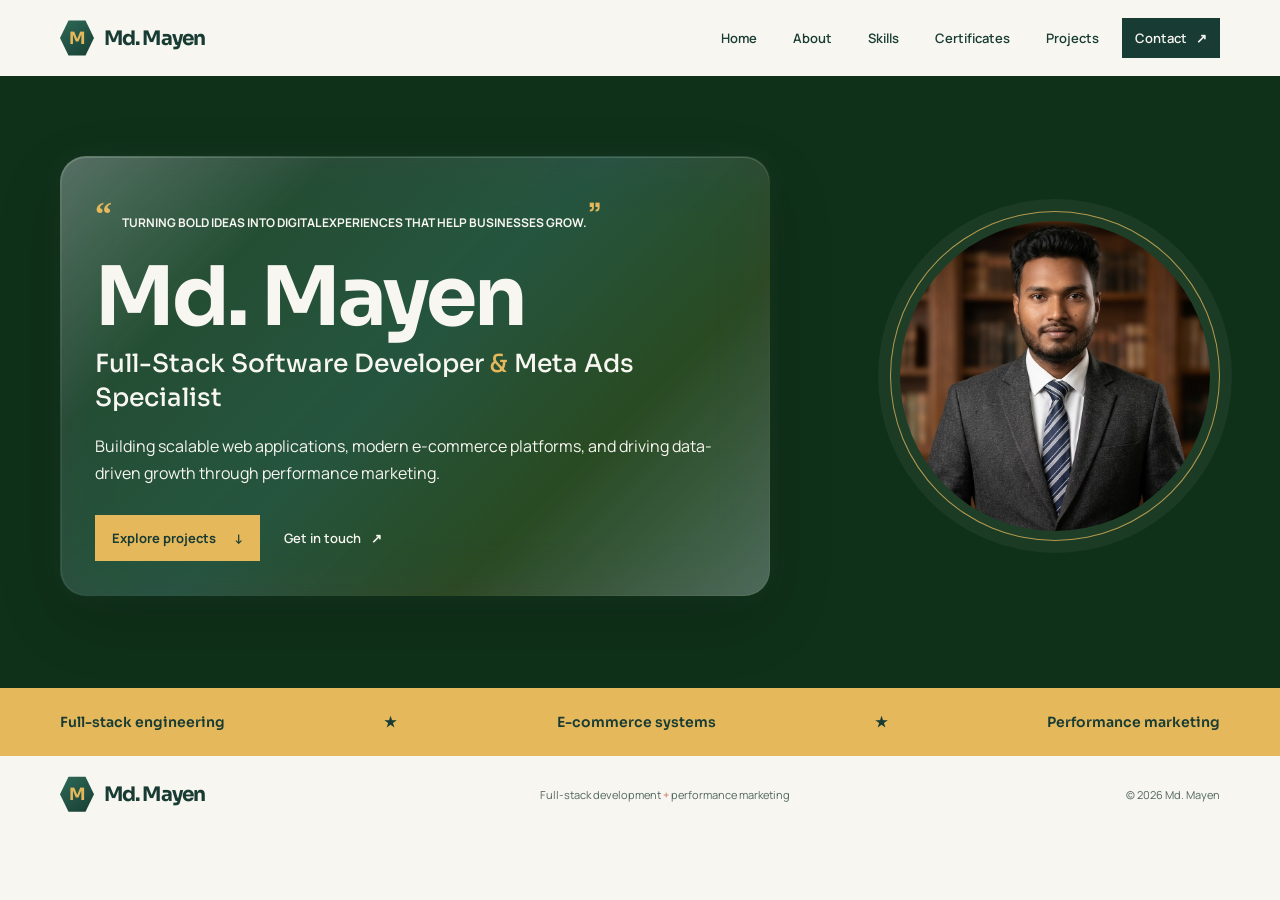
==== commit 05da6abc: "Split portfolio into separate pages Co-authored-by: Copilot <223556219+Copilot@users.noreply.github." ====
--- a/index.html
+++ b/index.html
@@ -5,7 +5,7 @@
     <meta name="viewport" content="width=device-width, initial-scale=1.0" />
     <meta
       name="description"
-      content="Md. Mayen is a full-stack software developer and Meta Ads specialist building e-commerce experiences and driving digital growth."
+      content="Md. Mayen's portfolio home page."
     />
     <meta name="theme-color" content="#183c33" />
     <title>Md. Mayen | Full-Stack Developer &amp; Meta Ads Specialist</title>
@@ -19,16 +19,17 @@
   </head>
   <body>
     <header class="site-header">
-      <a class="wordmark" href="#home" aria-label="Md. Mayen, home">
+      <a class="wordmark" href="index.html" aria-label="Md. Mayen, home">
         <span class="logo-hex" aria-hidden="true">M</span>
         <span>Md. Mayen</span>
       </a>
       <nav aria-label="Main navigation">
-        <a href="#about">About</a>
-        <a href="#skills">Skills</a>
-        <a href="#certifications">Certificates</a>
-        <a href="#work">Projects</a>
-        <a class="nav-contact" href="#contact"
+        <a href="index.html">Home</a>
+        <a href="about.html">About</a>
+        <a href="skills.html">Skills</a>
+        <a href="certificates.html">Certificates</a>
+        <a href="projects.html">Projects</a>
+        <a class="nav-contact" href="contact.html"
           >Contact <span aria-hidden="true">↗</span></a
         >
       </nav>
@@ -55,10 +56,10 @@
               and driving data-driven growth through performance marketing.
             </p>
             <div class="hero-actions">
-              <a class="button button-lime" href="#work"
+              <a class="button button-lime" href="projects.html"
                 >Explore projects <span aria-hidden="true">↓</span></a
               >
-              <a class="hero-text-link" href="#contact"
+              <a class="hero-text-link" href="contact.html"
                 >Get in touch <span aria-hidden="true">↗</span></a
               >
             </div>
@@ -78,437 +79,16 @@
           <span>Performance marketing</span>
         </div>
       </div>
-
-      <section class="about section" id="about" aria-labelledby="about-title">
-        <div class="section-inner">
-          <div class="section-heading">
-            <p class="section-index">About</p>
-            <h2 id="about-title">
-              Engineering for the web.<br /><span>Thinking about growth.</span>
-            </h2>
-          </div>
-          <div class="about-layout">
-            <p class="about-lead">
-              Hello! I am Md. Mayen, a dedicated Full-Stack Software Developer
-              and Meta Ads Campaign Specialist based in Bangladesh. I specialize
-              in crafting robust, high-performing web applications and driving
-              measurable business growth through targeted performance marketing.
-            </p>
-            <div class="about-copy">
-              <p>
-                My core expertise lies in the modern JavaScript
-                ecosystem—building responsive user interfaces with React,
-                Next.js, and Tailwind CSS, alongside developing solid backend
-                systems using Node.js, Express.js, and MongoDB. Beyond writing
-                clean code, I combine technical engineering with
-                direct-to-consumer (D2C) marketing strategies to build scalable
-                digital experiences.
-              </p>
-              <p>
-                Currently, I am leveraging my full-stack capabilities and
-                performance marketing insights to architect two personal
-                e-commerce platforms from the ground up:
-              </p>
-              <ol class="about-brands">
-                <li>
-                  <strong>Globoix:</strong> A wholesale-to-consumer e-commerce
-                  initiative engineered to streamline B2B-to-C sales channels
-                  and deliver high-value products to retail customers.
-                </li>
-                <li>
-                  <strong>Chaser BD:</strong> A modern fashion e-commerce brand
-                  designed with seamless shopping flows, custom storefront
-                  design, and integrated performance marketing funnels.
-                </li>
-              </ol>
-              <p>
-                Whether architecting end-to-end full-stack software solutions or
-                optimizing high-converting Meta ad channels, I am driven by
-                technical precision and business growth. I am open to technical
-                collaborations, full-stack projects, and client inquiries.
-              </p>
-            </div>
-          </div>
-        </div>
-      </section>
-
-      <section
-        class="skills section"
-        id="skills"
-        aria-labelledby="skills-title"
-      >
-        <div class="section-inner">
-          <div class="section-heading skills-heading">
-            <p class="section-index">Capabilities</p>
-            <h2 id="skills-title">
-              Tools for building<br /><span>and growing.</span>
-            </h2>
-          </div>
-          <div class="skill-grid">
-            <article class="skill-group">
-              <p class="skill-number">01</p>
-              <h3>Frontend development</h3>
-              <ul>
-                <li>HTML5</li>
-                <li>CSS3</li>
-                <li>Tailwind CSS</li>
-                <li>TypeScript</li>
-                <li>React</li>
-                <li>Next.js</li>
-              </ul>
-            </article>
-            <article class="skill-group">
-              <p class="skill-number">02</p>
-              <h3>Backend &amp; database</h3>
-              <ul>
-                <li>Node.js</li>
-                <li>Express.js</li>
-                <li>MongoDB</li>
-                <li>Mongoose</li>
-                <li>BetterAuth</li>
-                <li>Authentication &amp; security</li>
-              </ul>
-            </article>
-            <article class="skill-group">
-              <p class="skill-number">03</p>
-              <h3>Developer tools &amp; AI</h3>
-              <ul>
-                <li>Git &amp; GitHub</li>
-                <li>AI-assisted coding</li>
-                <li>AI mindset &amp; engineering</li>
-              </ul>
-            </article>
-            <article class="skill-group">
-              <p class="skill-number">04</p>
-              <h3>Digital marketing &amp; growth</h3>
-              <ul>
-                <li>Meta Ads campaign setup &amp; management</li>
-                <li>Facebook &amp; Instagram Ads</li>
-                <li>Audience targeting &amp; pixel tracking</li>
-                <li>E-commerce conversion optimization</li>
-              </ul>
-            </article>
-          </div>
-        </div>
-      </section>
-
-      <section
-        class="certifications section"
-        id="certifications"
-        aria-labelledby="certifications-title"
-      >
-        <div class="section-inner">
-          <div class="section-heading">
-            <p class="section-index">Learning</p>
-            <h2 id="certifications-title">
-              Courses &amp;<br /><span>certificates.</span>
-            </h2>
-          </div>
-          <div class="certificate-grid">
-            <a
-              class="certificate-card"
-              href="https://goedu.ac/certificate/f57a207a2d9f4892ae349b813ea91600"
-              target="_blank"
-              rel="noreferrer"
-            >
-              <img
-                class="certificate-image"
-                src="https://backendmain.goedu.ac/media/user_certificate/certificate_f57a207a2d9f4892ae349b813ea91600.png"
-                alt="GoEdu certificate for Start-up Entrepreneurship: Complete Guidelines"
-                loading="lazy"
-              />
-              <p class="certificate-provider">GoEdu · Verified certificate</p>
-              <h3>Start-up Entrepreneurship: Complete Guidelines</h3>
-              <span class="certificate-link"
-                >View certificate <span aria-hidden="true">↗</span></span
-              >
-            </a>
-            <a
-              class="certificate-card"
-              href="https://goedu.ac/certificate/b72c5057d05749b296bc071417b9afc8"
-              target="_blank"
-              rel="noreferrer"
-            >
-              <img
-                class="certificate-image"
-                src="https://backendmain.goedu.ac/media/user_certificate/certificate_b72c5057d05749b296bc071417b9afc8.png"
-                alt="GoEdu certificate for Introduction to Media Literacy: Traditional and New Media"
-                loading="lazy"
-              />
-              <p class="certificate-provider">GoEdu · Verified certificate</p>
-              <h3>Introduction to Media Literacy: Traditional &amp; New Media</h3>
-              <span class="certificate-link"
-                >View certificate <span aria-hidden="true">↗</span></span
-              >
-            </a>
-            <a
-              class="certificate-card"
-              href="https://goedu.ac/certificate/bd8bc0c0f3a248d399ca0659bedcedd4"
-              target="_blank"
-              rel="noreferrer"
-            >
-              <img
-                class="certificate-image"
-                src="https://backendmain.goedu.ac/media/user_certificate/certificate_bd8bc0c0f3a248d399ca0659bedcedd4.png"
-                alt="GoEdu certificate for Career Planning from News Media: Advanced Techniques"
-                loading="lazy"
-              />
-              <p class="certificate-provider">GoEdu · Verified certificate</p>
-              <h3>Career Planning from News Media: Advanced Techniques</h3>
-              <span class="certificate-link"
-                >View certificate <span aria-hidden="true">↗</span></span
-              >
-            </a>
-            <a
-              class="certificate-card"
-              href="https://goedu.ac/certificate/bc84e4151b6445a6b6bbfae89145a81d"
-              target="_blank"
-              rel="noreferrer"
-            >
-              <img
-                class="certificate-image"
-                src="https://backendmain.goedu.ac/media/user_certificate/certificate_bc84e4151b6445a6b6bbfae89145a81d.png"
-                alt="GoEdu certificate for Common Etiquette of Life: A 30 Minutes Lesson"
-                loading="lazy"
-              />
-              <p class="certificate-provider">GoEdu · Verified certificate</p>
-              <h3>Common Etiquette of Life: A 30 Minutes Lesson</h3>
-              <span class="certificate-link"
-                >View certificate <span aria-hidden="true">↗</span></span
-              >
-            </a>
-          </div>
-        </div>
-      </section>
-
-      <section
-        class="projects section"
-        id="work"
-        aria-labelledby="projects-title"
-      >
-        <div class="section-inner">
-          <div class="section-heading projects-heading">
-            <p class="section-index">Selected projects</p>
-            <h2 id="projects-title">
-              Building brands<br /><span>from the ground up.</span>
-            </h2>
-          </div>
-          <section
-            class="project-group"
-            aria-labelledby="ongoing-projects-title"
-          >
-            <h3 class="project-group-title" id="ongoing-projects-title">
-              Ongoing projects
-            </h3>
-            <hr />
-            <div class="project-grid">
-              <article class="project-card">
-                <div class="project-image project-image-globoix">
-                  <img
-                    src="https://images.unsplash.com/photo-1586528116311-ad8dd3c8310d?auto=format&fit=crop&w=1400&q=85"
-                    alt="Warehouse shelves prepared for product distribution"
-                    loading="lazy"
-                  />
-                  <span class="project-label">E-commerce</span>
-                </div>
-                <div class="project-body">
-                  <div class="project-title-row">
-                    <div>
-                      <p class="project-category">Wholesale to consumer</p>
-                      <h3>Globoix</h3>
-                    </div>
-                    <span class="project-arrow" aria-hidden="true">↗</span>
-                  </div>
-                  <p class="project-role">Founder &amp; Lead Developer</p>
-                  <p class="project-description">
-                    A wholesale-to-consumer e-commerce platform bridging product
-                    suppliers directly with consumers for scalable retail
-                    commerce.
-                  </p>
-                  <p class="project-stack">
-                    <span class="project-detail-label">Stack</span>
-                    Node.js · React · Tailwind CSS
-                  </p>
-                  <p class="project-marketing">
-                    <span class="project-detail-label">Growth</span> Meta Ads
-                  </p>
-                </div>
-              </article>
-              <article class="project-card">
-                <div class="project-image project-image-chaser">
-                  <img
-                    src="https://images.unsplash.com/photo-1483985988355-763728e1935b?auto=format&fit=crop&w=1400&q=85"
-                    alt="Friends browsing a clothing collection in a fashion store"
-                    loading="lazy"
-                  />
-                  <span class="project-label">Fashion</span>
-                </div>
-                <div class="project-body">
-                  <div class="project-title-row">
-                    <div>
-                      <p class="project-category">Modern fashion commerce</p>
-                      <h3>Chaser BD</h3>
-                    </div>
-                    <span class="project-arrow" aria-hidden="true">↗</span>
-                  </div>
-                  <p class="project-role">
-                    Lead Developer &amp; Performance Marketer
-                  </p>
-                  <p class="project-description">
-                    A modern fashion e-commerce store optimized for sleek
-                    customer purchasing journeys and Facebook/Instagram ad
-                    acquisition pipelines.
-                  </p>
-                  <p class="project-stack">
-                    <span class="project-detail-label">Stack</span>
-                    Next.js · Tailwind CSS · MongoDB
-                  </p>
-                  <p class="project-marketing">
-                    <span class="project-detail-label">Growth</span> Meta
-                    performance marketing
-                  </p>
-                </div>
-              </article>
-            </div>
-          </section>
-          <section
-            class="project-group completed-projects"
-            aria-labelledby="completed-projects-title"
-          >
-            <h3 class="project-group-title" id="completed-projects-title">
-              Completed projects
-            </h3>
-            <hr />
-            <div class="project-grid">
-              <article class="project-card">
-                <a
-                  class="project-image project-image-portfolio project-website-link"
-                  href="https://syntax-ghost0.github.io/Wakil_Ahmed.protfolio/"
-                  target="_blank"
-                  rel="noreferrer"
-                  aria-label="Visit Wakil Ahmed Portfolio website"
-                >
-                  <img
-                    src="wakil-portfolio-full.png"
-                    alt="Full hero section of Md. Wakil Ahmed’s portfolio, showing the navigation, introduction, profile photo, and social links"
-                    loading="lazy"
-                  />
-                  <span class="project-label">Web development</span>
-                </a>
-                <div class="project-body">
-                  <div class="project-title-row">
-                    <div>
-                      <p class="project-category">Personal portfolio website</p>
-                      <h3>
-                        <a
-                          class="project-website-link"
-                          href="https://syntax-ghost0.github.io/Wakil_Ahmed.protfolio/"
-                          target="_blank"
-                          rel="noreferrer"
-                        >Wakil Ahmed Portfolio</a>
-                      </h3>
-                    </div>
-                    <span class="project-arrow" aria-hidden="true">↗</span>
-                  </div>
-                  <p class="project-role">Designer &amp; Developer</p>
-                  <p class="project-description">
-                    A personal portfolio showcasing Md. Wakil Ahmed’s expertise
-                    in WordPress development and data analysis, along with
-                    e-commerce and corporate projects, education, and academic
-                    research.
-                  </p>
-                  <p class="project-stack">
-                    <span class="project-detail-label">Stack</span>
-                    HTML5 · CSS3 · Google Fonts · GitHub Pages
-                  </p>
-                  <div class="project-links">
-                    <a
-                      class="project-visit-link"
-                      href="https://syntax-ghost0.github.io/Wakil_Ahmed.protfolio"
-                      target="_blank"
-                      rel="noreferrer"
-                    >Visit website <span aria-hidden="true">↗</span></a>
-                    <a
-                      href="https://github.com/syntax-ghost0/Wakil_Ahmed.protfolio"
-                      target="_blank"
-                      rel="noreferrer"
-                    >View source <span aria-hidden="true">↗</span></a>
-                  </div>
-                </div>
-              </article>
-            </div>
-          </section>
-        </div>
-      </section>
-
-      <section
-        class="contact section"
-        id="contact"
-        aria-labelledby="contact-title"
-      >
-        <div class="section-inner contact-inner">
-          <div class="contact-intro">
-            <p class="section-index">Contact</p>
-            <h2 id="contact-title">
-              Let’s build something<br /><span
-                >that moves business forward.</span
-              >
-            </h2>
-            <p>
-              Open to technical collaborations, full-stack projects, and client
-              inquiries.
-            </p>
-            <a class="button button-lime" href="mailto:contact@mdmayen.com"
-              >Start a conversation <span aria-hidden="true">↗</span></a
-            >
-          </div>
-          <address class="contact-details">
-            <a class="contact-item" href="mailto:contact@mdmayen.com">
-              <span class="contact-label">Email</span>
-              <span>mdmayen.ght@gmail.com</span>
-              <span class="contact-arrow" aria-hidden="true">↗</span>
-            </a>
-            <a class="contact-item" href="tel:+8801700000000">
-              <span class="contact-label">Phone</span>
-              <span>+88015-68769466</span>
-              <span class="contact-arrow" aria-hidden="true">↗</span>
-            </a>
-            <p class="contact-item contact-location">
-              <span class="contact-label">Location</span>
-              <span>Dhaka, Bangladesh</span>
-            </p>
-            <a
-              class="contact-item"
-              href="https://github.com/AlgoForgeMS"
-              target="_blank"
-              rel="noreferrer"
-            >
-              <span class="contact-label">GitHub</span>
-              <span>github.com/mdmayen-dev</span>
-              <span class="contact-arrow" aria-hidden="true">↗</span>
-            </a>
-            <a
-              class="contact-item"
-              href="https://linkedin.com/in/mdmayen-dev"
-              target="_blank"
-              rel="noreferrer"
-            >
-              <span class="contact-label">LinkedIn</span>
-              <span>linkedin.com/in/md-mayen-5b7025447</span>
-              <span class="contact-arrow" aria-hidden="true">↗</span>
-            </a>
-          </address>
-        </div>
-      </section>
     </main>
 
     <footer class="site-footer">
-      <a class="wordmark" href="#home" aria-label="Md. Mayen, back to top"
+      <a class="wordmark" href="index.html" aria-label="Md. Mayen, back to top"
         ><span class="logo-hex" aria-hidden="true">M</span>
         <span>Md. Mayen</span></a
       >
       <p>Full-stack development <span>+</span> performance marketing</p>
       <p>© 2026 Md. Mayen</p>
     </footer>
+
   </body>
 </html>
--- a/style.css
+++ b/style.css
@@ -85,28 +85,53 @@
 .site-header nav {
   display: flex;
   align-items: center;
-  gap: 32px;
+  gap: 10px;
   color: var(--ink);
   font-size: 13px;
   font-weight: 600;
 }
 
+.site-header nav a {
+  min-height: 40px;
+  padding: 0 12px;
+  display: inline-flex;
+  align-items: center;
+  justify-content: center;
+  border: 1px solid transparent;
+  transition:
+    background-color 180ms ease,
+    border-color 180ms ease,
+    color 180ms ease,
+    transform 180ms ease,
+    box-shadow 180ms ease;
+}
+
+.site-header nav a:hover,
+.site-header nav a:focus-visible {
+  transform: translateY(-3px);
+  box-shadow: 0 6px 14px rgb(24 60 51 / 18%);
+}
+
 .site-header nav a:not(.nav-contact):hover,
+.site-header nav a:not(.nav-contact):focus-visible,
 .site-footer a:hover {
+  border-color: var(--line);
+  background: var(--pale);
   color: var(--red);
 }
 
-.nav-contact {
-  display: inline-flex;
-  align-items: center;
+.site-header nav .nav-contact {
   gap: 9px;
-  padding: 10px 14px;
-  border: 1px solid var(--line);
-  color: var(--ink);
-}
-
-.nav-contact:hover {
   border-color: var(--ink);
+  background: var(--ink);
+  color: var(--paper);
+}
+
+.site-header nav .nav-contact:hover,
+.site-header nav .nav-contact:focus-visible {
+  border-color: var(--green-light);
+  background: var(--green-light);
+  color: var(--paper);
 }
 
 .hero {
@@ -857,17 +882,18 @@
   }
 
   .site-header nav {
-    gap: 16px;
+    gap: 4px;
     font-size: 12px;
   }
 
   .site-header nav a:nth-child(1),
-  .site-header nav a:nth-child(2) {
+  .site-header nav a:nth-child(2),
+  .site-header nav a:nth-child(3) {
     display: none;
   }
 
-  .nav-contact {
-    padding: 9px 10px;
+  .site-header nav .nav-contact {
+    padding: 0 10px;
   }
 
   .hero {
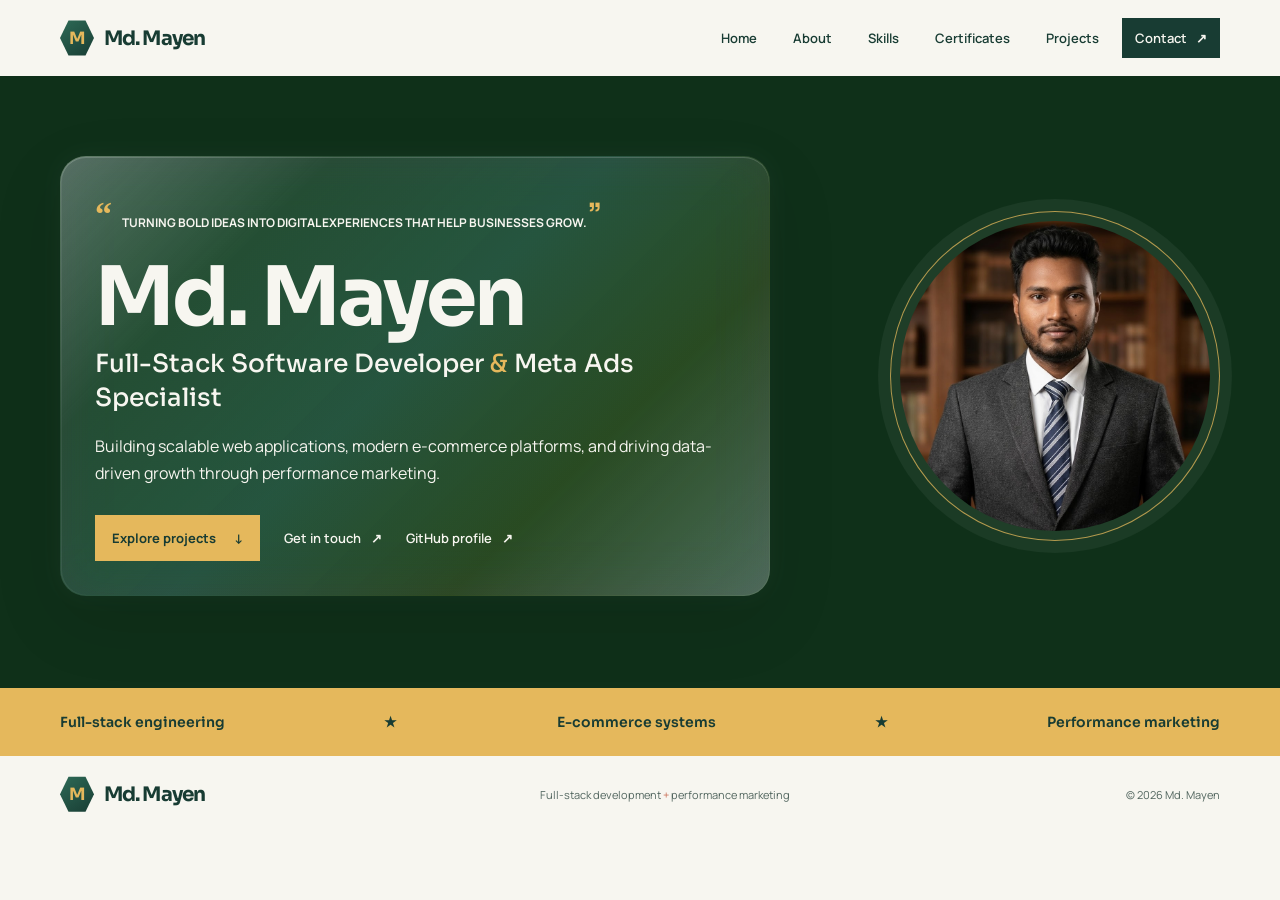
==== commit 2872e3c0: "Update contact palette and GitHub profile links Co-authored-by: Copilot <223556219+Copilot@users.nor" ====
--- a/index.html
+++ b/index.html
@@ -62,6 +62,13 @@
               <a class="hero-text-link" href="contact.html"
                 >Get in touch <span aria-hidden="true">↗</span></a
               >
+              <a
+                class="hero-text-link"
+                href="https://github.com/syntax-ghost0"
+                target="_blank"
+                rel="noopener noreferrer"
+                >GitHub profile <span aria-hidden="true">↗</span></a
+              >
             </div>
           </div>
           <div class="hero-portrait">
--- a/style.css
+++ b/style.css
@@ -725,70 +725,532 @@
   text-transform: uppercase;
 }
 
-.contact {
+body:has(.contact-page) {
+  --contact-bg: var(--paper);
+  --contact-panel: #fff;
+  --contact-field: #fff;
+  --contact-line: var(--line);
+  --contact-text: var(--ink);
+  --contact-muted: var(--muted);
+  --contact-highlight: var(--gold);
+  min-height: 100vh;
+  background: var(--contact-bg);
+  color: var(--contact-text);
+}
+
+body:has(.contact-page) .site-header {
+  border-bottom: 1px solid var(--line);
+  background: var(--contact-bg);
+}
+
+body:has(.contact-page) .site-header nav {
+  color: var(--contact-muted);
+}
+
+body:has(.contact-page) .site-header nav a:not(.nav-contact):hover,
+body:has(.contact-page) .site-header nav a:not(.nav-contact):focus-visible {
+  border-color: var(--line);
+  background: var(--pale);
+  color: var(--contact-text);
+}
+
+body:has(.contact-page) .site-header nav .nav-contact {
+  border-color: var(--ink);
   background: var(--ink);
-  color: var(--pale);
-}
-
-.contact-inner {
+  color: var(--paper);
+}
+
+body:has(.contact-page) .site-header nav .nav-contact:hover,
+body:has(.contact-page) .site-header nav .nav-contact:focus-visible {
+  border-color: var(--green-light);
+  background: var(--green-light);
+}
+
+.contact-page {
+  min-height: calc(100vh - 152px);
+  padding: 24px 0 76px;
+}
+
+.contact-callout {
+  width: min(1240px, calc(100% - 48px));
+  margin: 0 auto 76px;
+  padding: 28px 32px;
+  display: flex;
+  align-items: center;
+  justify-content: space-between;
+  gap: 32px;
+  border: 1px solid var(--green-light);
+  border-radius: 15px;
+  background: linear-gradient(110deg, var(--ink), var(--green-light));
+  box-shadow: 0 12px 30px rgb(24 60 51 / 14%);
+}
+
+.contact-callout-copy {
+  max-width: 760px;
+}
+
+.contact-callout-tag,
+.contact-kicker {
+  color: var(--green-light);
+  font-size: 10px;
+  font-weight: 700;
+  letter-spacing: 0.08em;
+  text-transform: uppercase;
+}
+
+.contact-callout-tag {
+  width: fit-content;
+  margin-bottom: 10px;
+  padding: 5px 9px;
+  border: 1px solid rgb(229 184 92 / 55%);
+  border-radius: 999px;
+  background: rgb(229 184 92 / 12%);
+  color: var(--gold);
+}
+
+.contact-callout h1 {
+  margin-bottom: 8px;
+  color: var(--paper);
+  font-size: clamp(22px, 3vw, 30px);
+  letter-spacing: -0.04em;
+}
+
+.contact-callout-copy > p:last-child {
+  max-width: 650px;
+  margin-bottom: 0;
+  color: rgb(247 246 240 / 82%);
+  font-size: 12px;
+  line-height: 1.7;
+}
+
+.contact-callout-actions {
+  display: flex;
+  flex: 0 0 auto;
+  align-items: center;
+  gap: 10px;
+}
+
+.contact-cta-primary,
+.contact-cta-secondary {
+  min-height: 42px;
+  padding: 0 15px;
+  display: inline-flex;
+  align-items: center;
+  justify-content: center;
+  gap: 8px;
+  border: 1px solid transparent;
+  border-radius: 8px;
+  font-size: 11px;
+  font-weight: 700;
+  white-space: nowrap;
+  transition:
+    background-color 180ms ease,
+    border-color 180ms ease,
+    transform 180ms ease;
+}
+
+.contact-cta-primary {
+  background: var(--contact-highlight);
+  color: var(--ink);
+}
+
+.contact-cta-primary:hover {
+  background: #d3a548;
+  transform: translateY(-2px);
+}
+
+.contact-cta-secondary {
+  border-color: rgb(247 246 240 / 42%);
+  background: rgb(24 60 51 / 35%);
+  color: var(--paper);
+}
+
+.contact-cta-secondary:hover {
+  border-color: var(--contact-highlight);
+  background: rgb(24 60 51 / 65%);
+  transform: translateY(-2px);
+}
+
+.contact-workspace {
+  width: min(1240px, calc(100% - 48px));
+  margin: 0 auto;
   display: grid;
-  grid-template-columns: 1fr 0.85fr;
-  gap: 90px;
-}
-
-.contact .section-index {
+  grid-template-columns: minmax(0, 0.9fr) minmax(0, 1.1fr);
+  align-items: start;
+  gap: 44px;
+}
+
+.contact-copy-column {
+  min-width: 0;
+}
+
+.contact-kicker {
+  width: fit-content;
+  margin-bottom: 10px;
+  padding: 4px 8px;
+  border: 1px solid var(--line);
+  border-radius: 4px;
+  color: var(--green-light);
+  font-size: 9px;
+}
+
+.contact-copy-column h2 {
+  max-width: 520px;
+  margin-bottom: 8px;
+  color: var(--ink);
+  font-size: clamp(22px, 2.7vw, 30px);
+  line-height: 1.2;
+}
+
+.contact-intro {
+  max-width: 520px;
+  margin-bottom: 28px;
+  color: var(--contact-muted);
+  font-size: 12px;
+  line-height: 1.7;
+}
+
+.contact-subheading {
+  margin-bottom: 12px;
+  color: var(--ink);
+  font-size: 14px;
+  letter-spacing: -0.02em;
+}
+
+.contact-channels {
+  display: grid;
+  gap: 9px;
+}
+
+.contact-channel {
+  min-width: 0;
+  padding: 9px 10px;
+  display: flex;
+  align-items: center;
+  gap: 10px;
+  border: 1px solid var(--contact-line);
+  border-radius: 9px;
+  background: var(--contact-panel);
+}
+
+.contact-channel-icon {
+  width: 34px;
+  height: 34px;
+  display: grid;
+  flex: 0 0 auto;
+  place-items: center;
+  border: 1px solid var(--line);
+  border-radius: 8px;
+  background: var(--pale);
+  color: var(--ink);
+}
+
+.contact-channel-phone {
+  border-color: var(--green-light);
+  background: var(--ink);
   color: var(--gold);
 }
 
-.contact-intro h2 {
-  margin-bottom: 19px;
-}
-
-.contact-intro h2 span {
-  color: var(--gold);
-}
-
-.contact-intro > p:not(.section-index) {
-  max-width: 430px;
-  margin-bottom: 27px;
-  color: var(--pale);
-  font-size: 14px;
-  line-height: 1.7;
-}
-
-.contact-details {
-  align-self: end;
-  font-style: normal;
-}
-
-.contact-item {
-  min-height: 63px;
+.contact-channel-icon svg {
+  width: 16px;
+  height: 16px;
+  fill: none;
+  stroke: currentColor;
+  stroke-linecap: round;
+  stroke-linejoin: round;
+  stroke-width: 1.7;
+}
+
+.contact-channel-copy {
+  min-width: 0;
   display: grid;
-  grid-template-columns: 86px 1fr auto;
-  align-items: center;
-  gap: 12px;
-  border-top: 1px solid rgb(247 246 240 / 24%);
-  color: var(--pale);
-  font-size: 13px;
-}
-
-.contact-item:last-child {
-  border-bottom: 1px solid rgb(247 246 240 / 24%);
-}
-
-.contact-label {
-  color: var(--line);
+  flex: 1;
+  gap: 3px;
+}
+
+.contact-channel-copy > span {
+  color: var(--contact-muted);
+  font-size: 9px;
+  font-weight: 600;
+  text-transform: uppercase;
+}
+
+.contact-channel-copy strong {
+  overflow: hidden;
+  color: var(--ink);
   font-size: 11px;
   font-weight: 600;
-  text-transform: uppercase;
-}
-
-.contact-arrow {
-  color: var(--gold);
-}
-
-a.contact-item:hover > span:nth-child(2) {
-  color: var(--gold);
+  text-overflow: ellipsis;
+  white-space: nowrap;
+}
+
+.contact-copy {
+  width: 30px;
+  height: 30px;
+  display: grid;
+  flex: 0 0 auto;
+  place-items: center;
+  border: 1px solid var(--contact-line);
+  border-radius: 6px;
+  background: var(--pale);
+  color: var(--contact-muted);
+  cursor: pointer;
+  transition:
+    border-color 180ms ease,
+    color 180ms ease;
+}
+
+.contact-copy:hover,
+.contact-copy:focus-visible {
+  border-color: var(--green-light);
+  color: var(--ink);
+}
+
+.contact-copy svg {
+  width: 15px;
+  height: 15px;
+  fill: none;
+  stroke: currentColor;
+  stroke-linecap: round;
+  stroke-linejoin: round;
+  stroke-width: 1.6;
+}
+
+.contact-copy-status {
+  min-height: 16px;
+  margin: 5px 0 8px;
+  color: var(--green-light);
+  font-size: 10px;
+}
+
+.contact-social-grid {
+  display: grid;
+  grid-template-columns: repeat(2, minmax(0, 1fr));
+  gap: 8px;
+}
+
+.contact-social-card {
+  min-width: 0;
+  min-height: 48px;
+  padding: 8px 10px;
+  display: flex;
+  align-items: center;
+  gap: 9px;
+  border: 1px solid var(--contact-line);
+  border-radius: 8px;
+  background: var(--contact-panel);
+  color: var(--ink);
+  transition:
+    border-color 180ms ease,
+    background-color 180ms ease;
+}
+
+.contact-social-card:hover {
+  border-color: var(--green-light);
+  background: var(--pale);
+}
+
+.contact-social-card > span:first-child {
+  width: 22px;
+  flex: 0 0 auto;
+  color: var(--green-light);
+  font-size: 11px;
+  font-weight: 700;
+  text-align: center;
+}
+
+.contact-social-card > span:last-child {
+  min-width: 0;
+  display: grid;
+  gap: 2px;
+}
+
+.contact-social-card strong {
+  font-size: 10px;
+}
+
+.contact-social-card small {
+  overflow: hidden;
+  color: var(--contact-muted);
+  font-size: 9px;
+  text-overflow: ellipsis;
+  white-space: nowrap;
+}
+
+.contact-location-card {
+  grid-column: 1 / -1;
+}
+
+.contact-availability {
+  margin: 14px 0 0;
+  padding: 10px 12px;
+  border: 1px solid var(--line);
+  border-radius: 7px;
+  background: var(--pale);
+  color: var(--contact-muted);
+  font-size: 10px;
+  line-height: 1.55;
+}
+
+.contact-availability strong {
+  color: var(--green-light);
+}
+
+.contact-form-card {
+  min-width: 0;
+  padding: 20px;
+  border: 1px solid var(--contact-line);
+  border-radius: 12px;
+  background: var(--contact-panel);
+  box-shadow: 0 16px 42px rgb(24 60 51 / 10%);
+}
+
+.contact-form-card h3 {
+  margin-bottom: 16px;
+  color: var(--ink);
+  font-size: 15px;
+}
+
+.contact-form-grid {
+  display: grid;
+  grid-template-columns: repeat(2, minmax(0, 1fr));
+  gap: 10px;
+}
+
+.contact-field {
+  min-width: 0;
+  display: block;
+}
+
+.contact-field-full {
+  grid-column: 1 / -1;
+}
+
+.visually-hidden {
+  position: absolute;
+  width: 1px;
+  height: 1px;
+  padding: 0;
+  overflow: hidden;
+  clip: rect(0, 0, 0, 0);
+  white-space: nowrap;
+  clip-path: inset(50%);
+}
+
+.contact-field input,
+.contact-field textarea {
+  width: 100%;
+  min-height: 40px;
+  padding: 0 11px;
+  border: 1px solid var(--line);
+  border-radius: 7px;
+  background: var(--contact-field);
+  color: var(--contact-text);
+  font: inherit;
+  font-size: 10px;
+  transition:
+    border-color 180ms ease,
+    background-color 180ms ease;
+}
+
+.contact-field input::placeholder,
+.contact-field textarea::placeholder {
+  color: var(--muted);
+  opacity: 1;
+}
+
+.contact-field input:focus,
+.contact-field textarea:focus {
+  border-color: var(--green-light);
+  outline: 2px solid rgb(46 107 87 / 18%);
+  outline-offset: 1px;
+}
+
+.contact-field textarea {
+  min-height: 112px;
+  padding: 11px;
+  display: block;
+  resize: vertical;
+}
+
+.contact-form-actions {
+  margin-top: 11px;
+  display: flex;
+  align-items: center;
+  gap: 9px;
+}
+
+.contact-submit {
+  min-height: 40px;
+  padding: 0 16px;
+  display: inline-flex;
+  flex: 1;
+  align-items: center;
+  justify-content: center;
+  gap: 8px;
+  border: 0;
+  border-radius: 7px;
+  background: linear-gradient(90deg, var(--ink), var(--green-light));
+  color: var(--paper);
+  font: inherit;
+  font-size: 10px;
+  font-weight: 700;
+  cursor: pointer;
+  box-shadow: 0 5px 14px rgb(24 60 51 / 18%);
+  transition:
+    filter 180ms ease,
+    transform 180ms ease;
+}
+
+.contact-submit:hover,
+.contact-submit:focus-visible {
+  filter: brightness(1.12);
+  transform: translateY(-1px);
+}
+
+.contact-mail-link {
+  min-height: 40px;
+  padding: 0 10px;
+  display: inline-flex;
+  flex: 0 0 auto;
+  align-items: center;
+  justify-content: center;
+  gap: 6px;
+  border: 1px solid var(--contact-line);
+  border-radius: 7px;
+  color: var(--ink);
+  font-size: 9px;
+  font-weight: 600;
+  transition:
+    border-color 180ms ease,
+    color 180ms ease;
+}
+
+.contact-mail-link:hover,
+.contact-mail-link:focus-visible {
+  border-color: var(--green-light);
+  color: var(--green-light);
+}
+
+.contact-form-note {
+  margin: 9px 0 0;
+  color: var(--muted);
+  font-size: 9px;
+  line-height: 1.5;
+}
+
+body:has(.contact-page) .site-footer {
+  border-top: 1px solid var(--line);
+  background: var(--contact-bg);
+  color: var(--muted);
+}
+
+body:has(.contact-page) .site-footer .wordmark {
+  color: var(--ink);
+}
+
+body:has(.contact-page) .site-footer p span {
+  color: var(--green-light);
 }
 
 .site-footer {
@@ -828,6 +1290,15 @@
 }
 
 @media (max-width: 900px) {
+  .contact-callout {
+    flex-wrap: wrap;
+  }
+
+  .contact-workspace {
+    grid-template-columns: 1fr;
+    gap: 32px;
+  }
+
   .hero-inner {
     grid-template-columns: minmax(0, 1fr) 260px;
     gap: 40px;
@@ -870,30 +1341,51 @@
     border-left: 0;
   }
 
-  .contact-inner {
-    gap: 48px;
+  .contact-layout {
+    gap: 40px;
   }
 }
 
 @media (max-width: 640px) {
+  .contact-page {
+    padding-bottom: 56px;
+  }
+
+  .contact-callout,
+  .contact-workspace {
+    width: calc(100% - 40px);
+  }
+
+  .contact-callout {
+    margin-bottom: 40px;
+    padding: 24px 20px;
+    align-items: flex-start;
+    flex-direction: column;
+    gap: 18px;
+  }
+
   .site-header {
-    height: 68px;
-    padding: 0 20px;
+    height: auto;
+    min-height: 68px;
+    padding: 12px 20px;
+    flex-wrap: wrap;
+    gap: 10px 20px;
   }
 
   .site-header nav {
+    width: 100%;
     gap: 4px;
     font-size: 12px;
-  }
-
-  .site-header nav a:nth-child(1),
-  .site-header nav a:nth-child(2),
-  .site-header nav a:nth-child(3) {
-    display: none;
+    flex-wrap: wrap;
+  }
+
+  .site-header nav a {
+    min-height: 36px;
+    padding: 0 9px;
   }
 
   .site-header nav .nav-contact {
-    padding: 0 10px;
+    padding: 0 9px;
   }
 
   .hero {
@@ -1019,15 +1511,22 @@
     min-height: 0;
   }
 
-  .contact-inner {
+  .contact {
+    padding: 44px 0 56px;
+  }
+
+  .contact-heading {
+    margin-bottom: 32px;
+  }
+
+  .contact-layout {
     grid-template-columns: 1fr;
-    gap: 44px;
-  }
-
-  .contact-item {
-    grid-template-columns: 70px 1fr auto;
-    gap: 8px;
-    font-size: 12px;
+    gap: 32px;
+  }
+
+  .contact-form-grid {
+    grid-template-columns: 1fr;
+    gap: 10px;
   }
 
   .site-footer {
